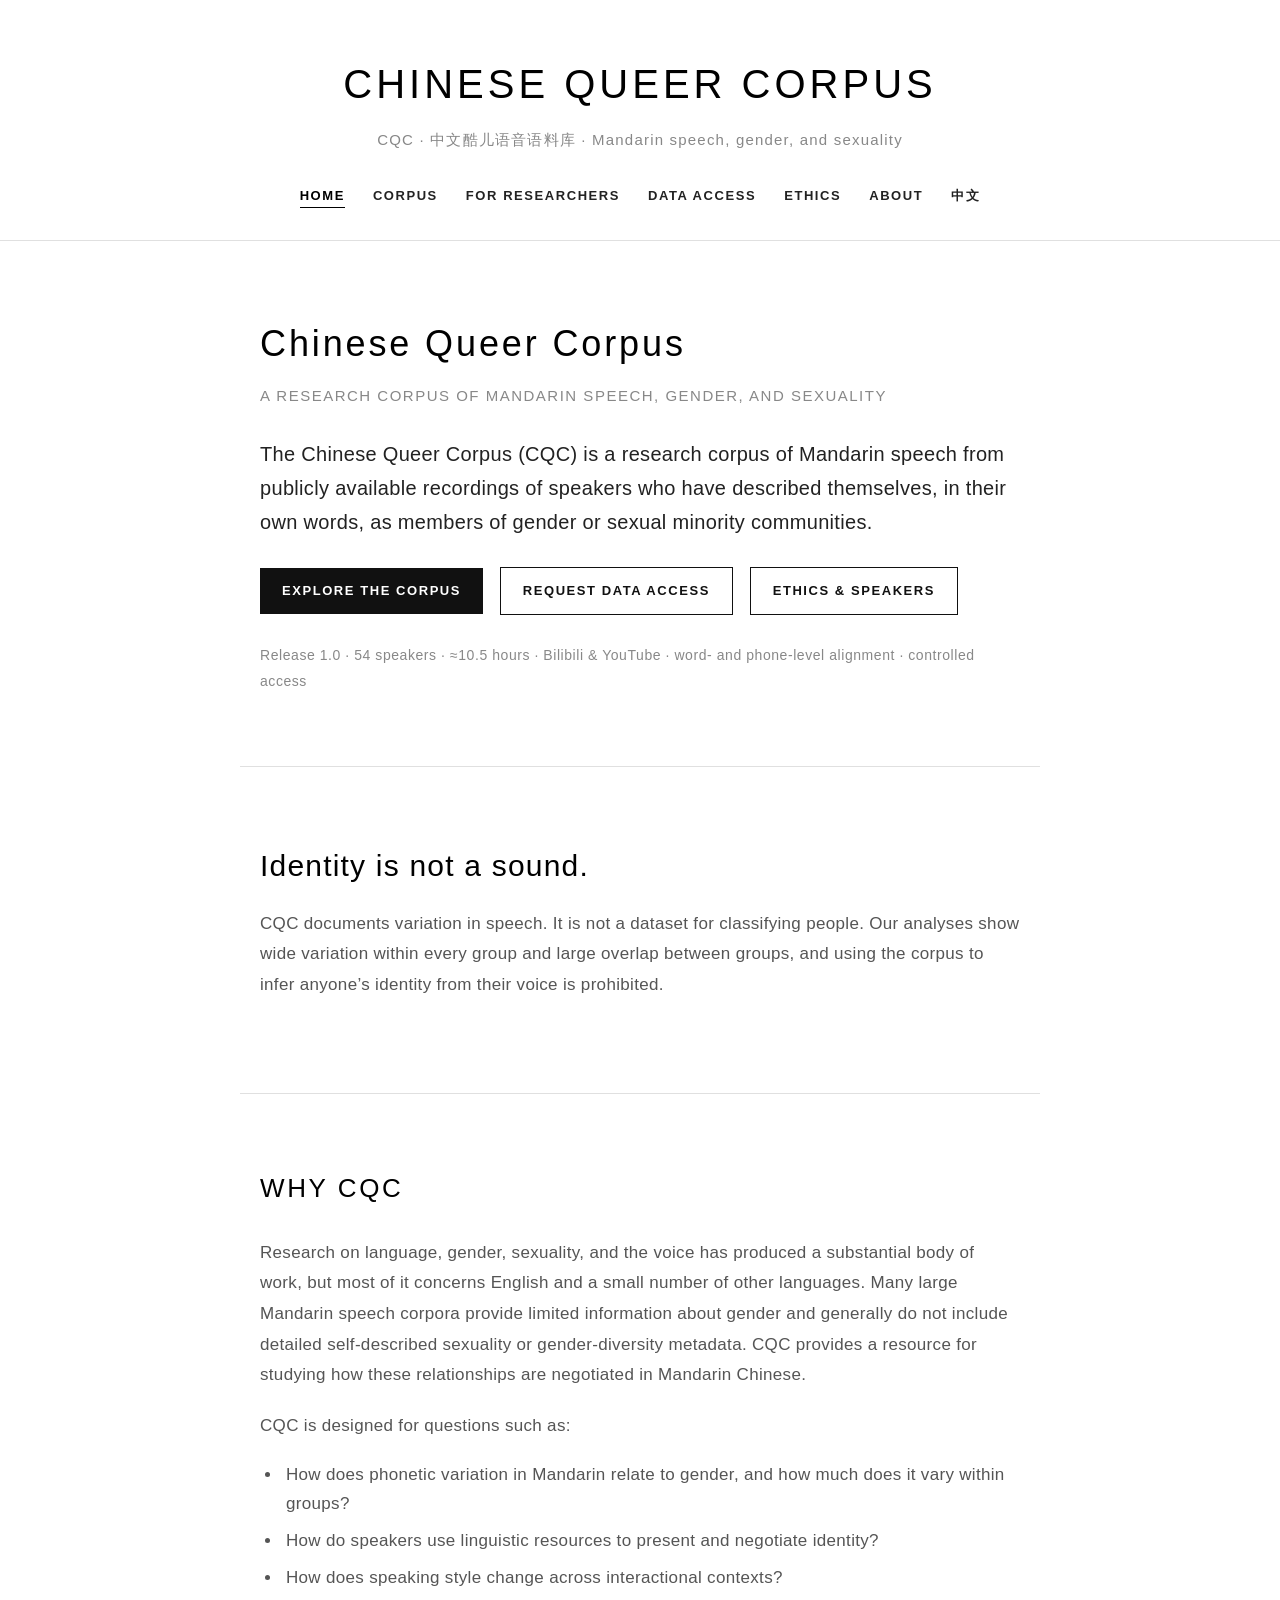
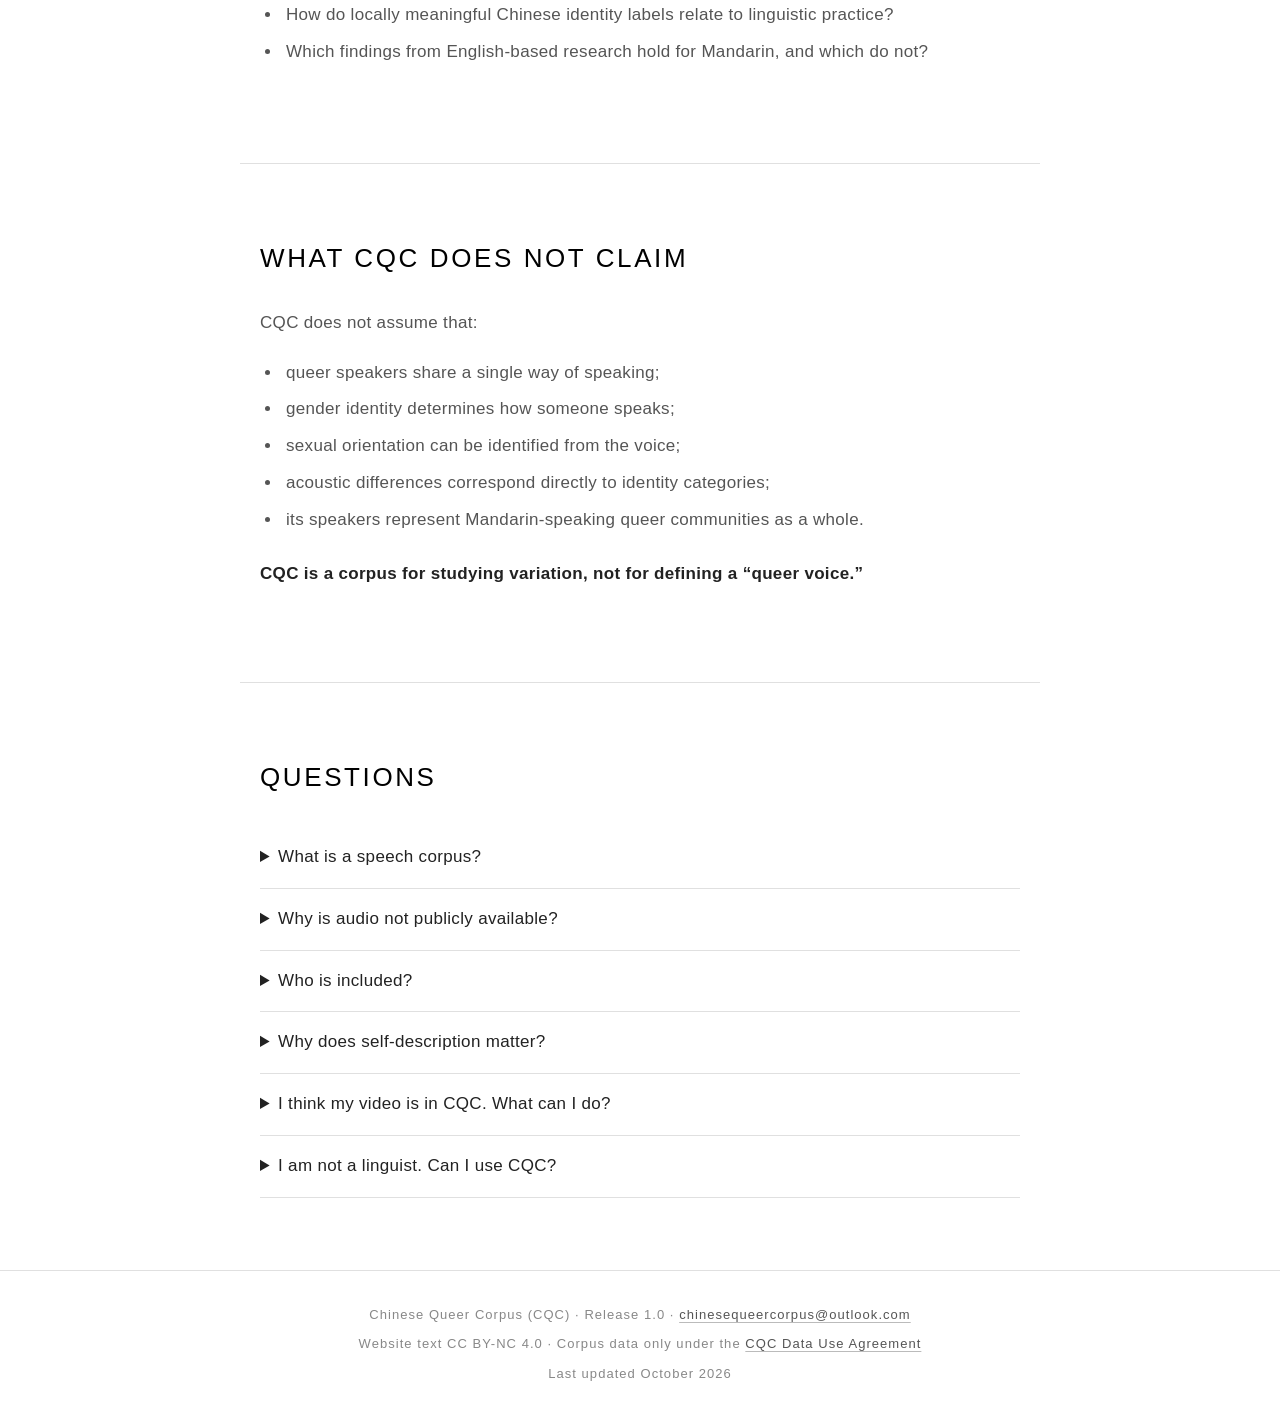
==== index.html @ da4c5a91 "Update index.html" ====
<!DOCTYPE html>
<html lang="en">
<head>
    <meta charset="UTF-8">
    <meta name="viewport" content="width=device-width, initial-scale=1.0">
    <title>Home | Chinese Queer Corpus (CQC)</title>
    <meta name="description" content="The Chinese Queer Corpus (CQC) is a research corpus of Mandarin speech from speakers who have publicly described themselves, in their own words, as members of gender or sexual minority communities.">
    <link rel="stylesheet" href="styles.css">
</head>
<body>
    <a class="skip-link" href="#main">Skip to content</a>
    <header>
        <p class="site-title"><a href="index.html">CHINESE QUEER CORPUS</a></p>
        <p class="site-subtitle">CQC · 中文酷儿语音语料库 · Mandarin speech, gender, and sexuality</p>
        <nav aria-label="Main">
            <ul>
                <li><a href="index.html" aria-current="page">Home</a></li>
                <li><a href="corpus.html">Corpus</a></li>
                <li><a href="research.html">For Researchers</a></li>
                <li><a href="access.html">Data Access</a></li>
                <li><a href="ethics.html">Ethics</a></li>
                <li><a href="about.html">About</a></li>
                <li><a href="zh.html">中文</a></li>
            </ul>
        </nav>
    </header>

    <main id="main">
        <section class="content-section hero">
            <h1>Chinese Queer Corpus</h1>
            <p class="tagline">A research corpus of Mandarin speech, gender, and sexuality</p>
            <p class="lead">The Chinese Queer Corpus (CQC) is a research corpus of Mandarin speech from publicly available recordings of speakers who have described themselves, in their own words, as members of gender or sexual minority communities.</p>
            <div class="hero-actions">
                <a class="button" href="corpus.html">Explore the corpus</a>
                <a class="button secondary" href="access.html">Request data access</a>
                <a class="button secondary" href="ethics.html">Ethics &amp; speakers</a>
            </div>
            <p class="meta-line">Release 1.0 · 54 speakers · ≈10.5 hours · Bilibili &amp; YouTube · word- and phone-level alignment · controlled access</p>
        </section> 
        <section class="content-section">
            <p class="principle">Identity is not a sound.</p>
            <p>CQC documents variation in speech. It is not a dataset for classifying people. Our analyses show wide variation within every group and large overlap between groups, and using the corpus to infer anyone’s identity from their voice is prohibited.</p>
        </section>

        <section class="content-section">
            <h2>Why CQC</h2>
            <p>Research on language, gender, sexuality, and the voice has produced a substantial body of work, but most of it concerns English and a small number of other languages. Many large Mandarin speech corpora provide limited information about gender and generally do not include detailed self-described sexuality or gender-diversity metadata. CQC provides a resource for studying how these relationships are negotiated in Mandarin Chinese.</p>
            <p>CQC is designed for questions such as:</p>
            <ul class="list">
                <li>How does phonetic variation in Mandarin relate to gender, and how much does it vary within groups?</li>
                <li>How do speakers use linguistic resources to present and negotiate identity?</li>
                <li>How does speaking style change across interactional contexts?</li>
                <li>How do locally meaningful Chinese identity labels relate to linguistic practice?</li>
                <li>Which findings from English-based research hold for Mandarin, and which do not?</li>
            </ul>
        </section>

        <section class="content-section">
            <h2>What CQC does not claim</h2>
            <p>CQC does not assume that:</p>
            <ul class="list">
                <li>queer speakers share a single way of speaking;</li>
                <li>gender identity determines how someone speaks;</li>
                <li>sexual orientation can be identified from the voice;</li>
                <li>acoustic differences correspond directly to identity categories;</li>
                <li>its speakers represent Mandarin-speaking queer communities as a whole.</li>
            </ul>
            <p><strong>CQC is a corpus for studying variation, not for defining a “queer voice.”</strong></p>
        </section>

        <section class="content-section">
            <h2>Questions</h2>
            <details>
                <summary>What is a speech corpus?</summary>
                <p>A speech corpus is a collection of recorded speech, organized and annotated for research. In CQC, speech is transcribed, and each word and sound is time-stamped so that researchers can measure pronunciation, pitch, and timing.</p>
            </details>
            <details>
                <summary>Why is audio not publicly available?</summary>
                <p>The source videos were public, but collecting them into a labelled research corpus creates a different context of use: it can make speakers easier to find and to analyze systematically. Public availability does not by itself make redistribution appropriate or unrestricted. Collecting recordings into a labelled research corpus can make speakers easier to locate and analyze systematically.</p>
            </details>
            <details>
                <summary>Who is included?</summary>
                <p>Adults who described themselves as members of a gender or sexual minority community in their own public videos on Bilibili or YouTube. We record only what speakers said about themselves. We never infer identity from voice or appearance, and we do not use what others have said about them.</p>
            </details>
            <details>
                <summary>Why does self-description matter?</summary>
                <p>Identity categories are social and cultural. Speakers use many terms to describe themselves, and those terms do not always map neatly onto predefined categories, so CQC keeps each speaker’s own words alongside any analytic category.</p>
            </details>
            <details>
                <summary>I think my video is in CQC. What can I do?</summary>
                <p>You can ask us to remove it at any time, without giving a reason. See <a href="ethics.html#removal">how to request removal</a> or the <a href="zh.html#removal">中文说明</a>.</p>
            </details>
            <details>
                <summary>I am not a linguist. Can I use CQC?</summary>
                <p>Yes. Researchers in sociology, gender and sexuality studies, anthropology, communication, and related fields can apply. See <a href="research.html">For Researchers</a>.</p>
            </details>
        </section>
    </main>

    <footer>
        <p>Chinese Queer Corpus (CQC) · Release 1.0 · <a href="mailto:chinesequeercorpus@outlook.com">chinesequeercorpus@outlook.com</a></p>
        <p>Website text CC BY-NC 4.0 · Corpus data only under the <a href="agreement.html">CQC Data Use Agreement</a></p>
        <p>Last updated October 2026</p>
    </footer>
</body>
</html>
---- styles.css ----
/* ==========================================================
   Chinese Queer Corpus (CQC) — site stylesheet
   Based on the project's reference style: Helvetica, light
   weights, generous spacing, monochrome with hairline rules.
   ========================================================== */

:root {
    --text: #222;
    --text-soft: #555;
    --text-faint: #888;
    --rule: #e0e0e0;
    --bg: #fdfdfd;
    --panel: #fff;
    --tint: #f5f5f3;
    --accent: #000;
    --todo-bg: #fff3b0;
    --measure: 800px;
}

/* Basic reset */
* {
    margin: 0;
    padding: 0;
    box-sizing: border-box;
}

html {
    scroll-behavior: smooth;
}

body {
    font-family: 'Helvetica Neue', Helvetica, Arial, 'PingFang SC', 'Hiragino Sans GB', 'Microsoft YaHei', sans-serif;
    background-color: var(--bg);
    color: var(--text);
    line-height: 1.7;
    letter-spacing: 0.02em;
    -webkit-font-smoothing: antialiased;
}

/* ---------- Skip link (keyboard users) ---------- */
.skip-link {
    position: absolute;
    left: -9999px;
}
.skip-link:focus {
    left: 16px;
    top: 16px;
    background: #000;
    color: #fff;
    padding: 8px 12px;
    z-index: 10;
}

/* ---------- Header and navigation ---------- */
header {
    background-color: var(--panel);
    text-align: center;
    padding: 48px 16px 32px;
    border-bottom: 1px solid var(--rule);
}

.site-title {
    font-size: 40px;
    font-weight: 300;
    letter-spacing: 0.1em;
    color: var(--accent);
    margin: 0 0 6px;
}

.site-title a {
    color: inherit;
}

.site-subtitle {
    font-size: 15px;
    color: var(--text-faint);
    letter-spacing: 0.08em;
    margin-bottom: 28px;
}

nav ul {
    list-style: none;
    display: flex;
    flex-wrap: wrap;
    justify-content: center;
    gap: 8px 28px;
}

nav a {
    color: var(--text);
    font-weight: 600;
    font-size: 13px;
    letter-spacing: 0.12em;
    text-transform: uppercase;
    padding-bottom: 4px;
    border-bottom: 1px solid transparent;
}

nav a:hover,
nav a[aria-current="page"] {
    color: var(--accent);
    border-bottom-color: var(--accent);
}

/* ---------- Main content ---------- */
main {
    background-color: var(--panel);
}

.content-section {
    padding: 72px 20px;
    max-width: var(--measure);
    margin: 0 auto;
    border-bottom: 1px solid var(--rule);
}

.content-section:last-child {
    border-bottom: none;
}

h1 {
    font-size: 36px;
    font-weight: 300;
    letter-spacing: 0.08em;
    color: var(--accent);
    margin-bottom: 28px;
}

h2 {
    font-size: 26px;
    font-weight: 300;
    letter-spacing: 0.1em;
    color: var(--accent);
    margin-bottom: 28px;
    text-transform: uppercase;
}

h3 {
    font-size: 18px;
    font-weight: 500;
    letter-spacing: 0.04em;
    color: var(--text);
    margin: 36px 0 12px;
}

p {
    font-size: 17px;
    line-height: 1.8;
    color: var(--text-soft);
    margin-bottom: 20px;
}

.lead {
    font-size: 20px;
    line-height: 1.7;
    color: var(--text);
    font-weight: 300;
}

ul.list,
ol.list {
    margin: 0 0 24px 22px;
    color: var(--text-soft);
    font-size: 17px;
}

ul.list li,
ol.list li {
    margin-bottom: 8px;
    padding-left: 4px;
}

a {
    color: var(--accent);
    text-decoration: underline;
    text-decoration-color: #bbb;
    text-underline-offset: 3px;
}

a:hover {
    color: var(--text-faint);
}

nav a,
.site-title a,
.button {
    text-decoration: none;
}

strong {
    font-weight: 600;
    color: var(--text);
}

/* ---------- Key figures ---------- */
.figures {
    display: grid;
    grid-template-columns: repeat(auto-fit, minmax(150px, 1fr));
    border-top: 1px solid var(--rule);
    border-left: 1px solid var(--rule);
    margin: 32px 0 8px;
}

.figure {
    padding: 22px 18px;
    border-right: 1px solid var(--rule);
    border-bottom: 1px solid var(--rule);
}

.figure .num {
    display: block;
    font-size: 34px;
    font-weight: 300;
    color: var(--accent);
    line-height: 1.2;
}

.figure .label {
    display: block;
    font-size: 13px;
    color: var(--text-faint);
    letter-spacing: 0.08em;
    text-transform: uppercase;
    margin-top: 6px;
}

/* ---------- Cards linking to sub-pages ---------- */
.cards {
    display: grid;
    grid-template-columns: repeat(auto-fit, minmax(280px, 1fr));
    gap: 16px;
    margin-top: 24px;
}

.card {
    display: block;
    border: 1px solid var(--rule);
    padding: 22px 20px;
    text-decoration: none;
    color: var(--text);
}

.card:hover {
    border-color: #999;
    color: var(--text);
}

.card .card-title {
    display: block;
    font-size: 14px;
    font-weight: 600;
    letter-spacing: 0.1em;
    text-transform: uppercase;
    margin-bottom: 8px;
}

.card .card-text {
    display: block;
    font-size: 15px;
    color: var(--text-soft);
    line-height: 1.6;
}

/* ---------- Tables ---------- */
.table-wrap {
    overflow-x: auto;
    margin: 16px 0 28px;
}

table {
    width: 100%;
    border-collapse: collapse;
    font-size: 15px;
}

caption {
    text-align: left;
    font-size: 13px;
    color: var(--text-faint);
    letter-spacing: 0.06em;
    text-transform: uppercase;
    padding-bottom: 10px;
}

th,
td {
    text-align: left;
    vertical-align: top;
    padding: 10px 12px 10px 0;
    border-bottom: 1px solid var(--rule);
    color: var(--text-soft);
}

th {
    font-weight: 600;
    color: var(--text);
    font-size: 13px;
    letter-spacing: 0.06em;
    text-transform: uppercase;
    border-bottom: 1px solid #bbb;
}

td.num,
th.num {
    text-align: right;
    font-variant-numeric: tabular-nums;
}

/* ---------- Simple horizontal bar charts (no JavaScript) ---------- */
.bars {
    margin: 12px 0 32px;
}

.bar-row {
    display: grid;
    grid-template-columns: 130px 1fr 44px;
    align-items: center;
    gap: 12px;
    font-size: 15px;
    color: var(--text-soft);
    margin-bottom: 8px;
}

.bar-track {
    background: var(--tint);
    height: 14px;
}

.bar-fill {
    background: #333;
    height: 100%;
}

.bar-row .count {
    text-align: right;
    font-variant-numeric: tabular-nums;
    color: var(--text);
}

/* ---------- Notes, callouts, steps ---------- */
.note {
    background: var(--tint);
    border-left: 3px solid #333;
    padding: 18px 20px;
    margin: 24px 0;
}

.note p {
    margin-bottom: 8px;
    font-size: 16px;
}

.note p:last-child {
    margin-bottom: 0;
}

.steps {
    list-style: none;
    counter-reset: step;
    margin: 20px 0 28px;
}

.steps li {
    counter-increment: step;
    position: relative;
    padding: 0 0 22px 52px;
    color: var(--text-soft);
    font-size: 17px;
}

.steps li::before {
    content: counter(step);
    position: absolute;
    left: 0;
    top: -2px;
    width: 34px;
    height: 34px;
    border: 1px solid #333;
    border-radius: 50%;
    text-align: center;
    line-height: 32px;
    font-size: 15px;
    color: var(--text);
}

.steps li strong {
    display: block;
}

/* ---------- Buttons ---------- */
.button {
    display: inline-block;
    background: #111;
    color: #fff;
    padding: 12px 22px;
    font-size: 13px;
    font-weight: 600;
    letter-spacing: 0.12em;
    text-transform: uppercase;
    margin: 8px 12px 8px 0;
}

.button:hover {
    background: #555;
    color: #fff;
}

.button.secondary {
    background: transparent;
    color: #111;
    border: 1px solid #111;
}

.button.secondary:hover {
    background: var(--tint);
    color: #111;
}

/* ---------- Code / templates / citations ---------- */
pre,
code {
    font-family: 'SFMono-Regular', Menlo, Consolas, monospace;
    font-size: 14px;
}

pre {
    background: var(--tint);
    padding: 18px 20px;
    overflow-x: auto;
    white-space: pre-wrap;
    line-height: 1.6;
    color: var(--text);
    margin: 12px 0 24px;
}

p.pub-entry {
    font-size: 15px;
    color: var(--text-soft);
    padding-left: 14px;
    border-left: 2px solid var(--rule);
    line-height: 1.7;
    margin-bottom: 14px;
}

/* ---------- FAQ ---------- */
details {
    border-bottom: 1px solid var(--rule);
    padding: 16px 0;
}

summary {
    cursor: pointer;
    font-size: 17px;
    font-weight: 500;
    color: var(--text);
}

details p {
    margin: 12px 0 0;
}

/* ---------- Agreement text ---------- */
.agreement ol {
    margin: 0 0 20px 22px;
    color: var(--text-soft);
    font-size: 16px;
}

.agreement li {
    margin-bottom: 8px;
}

/* ---------- Placeholder marker: search for "TODO" before publishing ---------- */
.todo {
    background: var(--todo-bg);
    color: #000;
    padding: 0 4px;
}

/* ---------- Footer ---------- */
footer {
    text-align: center;
    padding: 32px 16px;
    background-color: var(--panel);
    border-top: 1px solid var(--rule);
}

footer p {
    font-size: 13px;
    color: var(--text-faint);
    letter-spacing: 0.08em;
    margin-bottom: 6px;
}

footer a {
    color: var(--text-soft);
}

/* ---------- Small screens ---------- */
@media (max-width: 600px) {
    header {
        padding: 32px 16px 24px;
    }
    .site-title {
        font-size: 28px;
    }
    h1 {
        font-size: 28px;
    }
    h2 {
        font-size: 21px;
    }
    .content-section {
        padding: 48px 16px;
    }
    p,
    ul.list,
    ol.list,
    .steps li {
        font-size: 16px;
    }
    .lead {
        font-size: 18px;
    }
    .bar-row {
        grid-template-columns: 96px 1fr 36px;
        font-size: 14px;
    }
}

@media print {
    nav,
    .button {
        display: none;
    }
}

/* ==========================================================
   Additions for Release 1.0 (hero, principle line, overview
   table, checklist). Appended to the original stylesheet.
   ========================================================== */
.hero h1 {
    margin-bottom: 8px;
}

.tagline {
    font-size: 15px;
    color: var(--text-faint);
    letter-spacing: 0.1em;
    text-transform: uppercase;
    margin-bottom: 28px;
}

.hero-actions {
    margin: 8px 0 20px;
}

.meta-line {
    font-size: 14px;
    color: var(--text-faint);
    letter-spacing: 0.04em;
    margin-bottom: 0;
}

.principle {
    font-size: 30px;
    font-weight: 300;
    letter-spacing: 0.04em;
    color: var(--accent);
    margin-bottom: 16px;
}

p.small {
    font-size: 14px;
    color: var(--text-faint);
    margin-bottom: 12px;
}

table.overview th {
    width: 32%;
    text-transform: none;
    letter-spacing: 0.02em;
    font-size: 15px;
    border-bottom: 1px solid var(--rule);
}

ul.checklist {
    list-style: none;
    margin: 0 0 24px;
}

ul.checklist li {
    position: relative;
    padding: 0 0 12px 32px;
    color: var(--text-soft);
    font-size: 17px;
}

ul.checklist li::before {
    content: "";
    position: absolute;
    left: 0;
    top: 6px;
    width: 16px;
    height: 16px;
    border: 1px solid #333;
}

@media (max-width: 600px) {
    .principle {
        font-size: 24px;
    }
    .hero-actions .button {
        display: block;
        text-align: center;
        margin-right: 0;
    }
    ul.checklist li {
        font-size: 16px;
    }
}
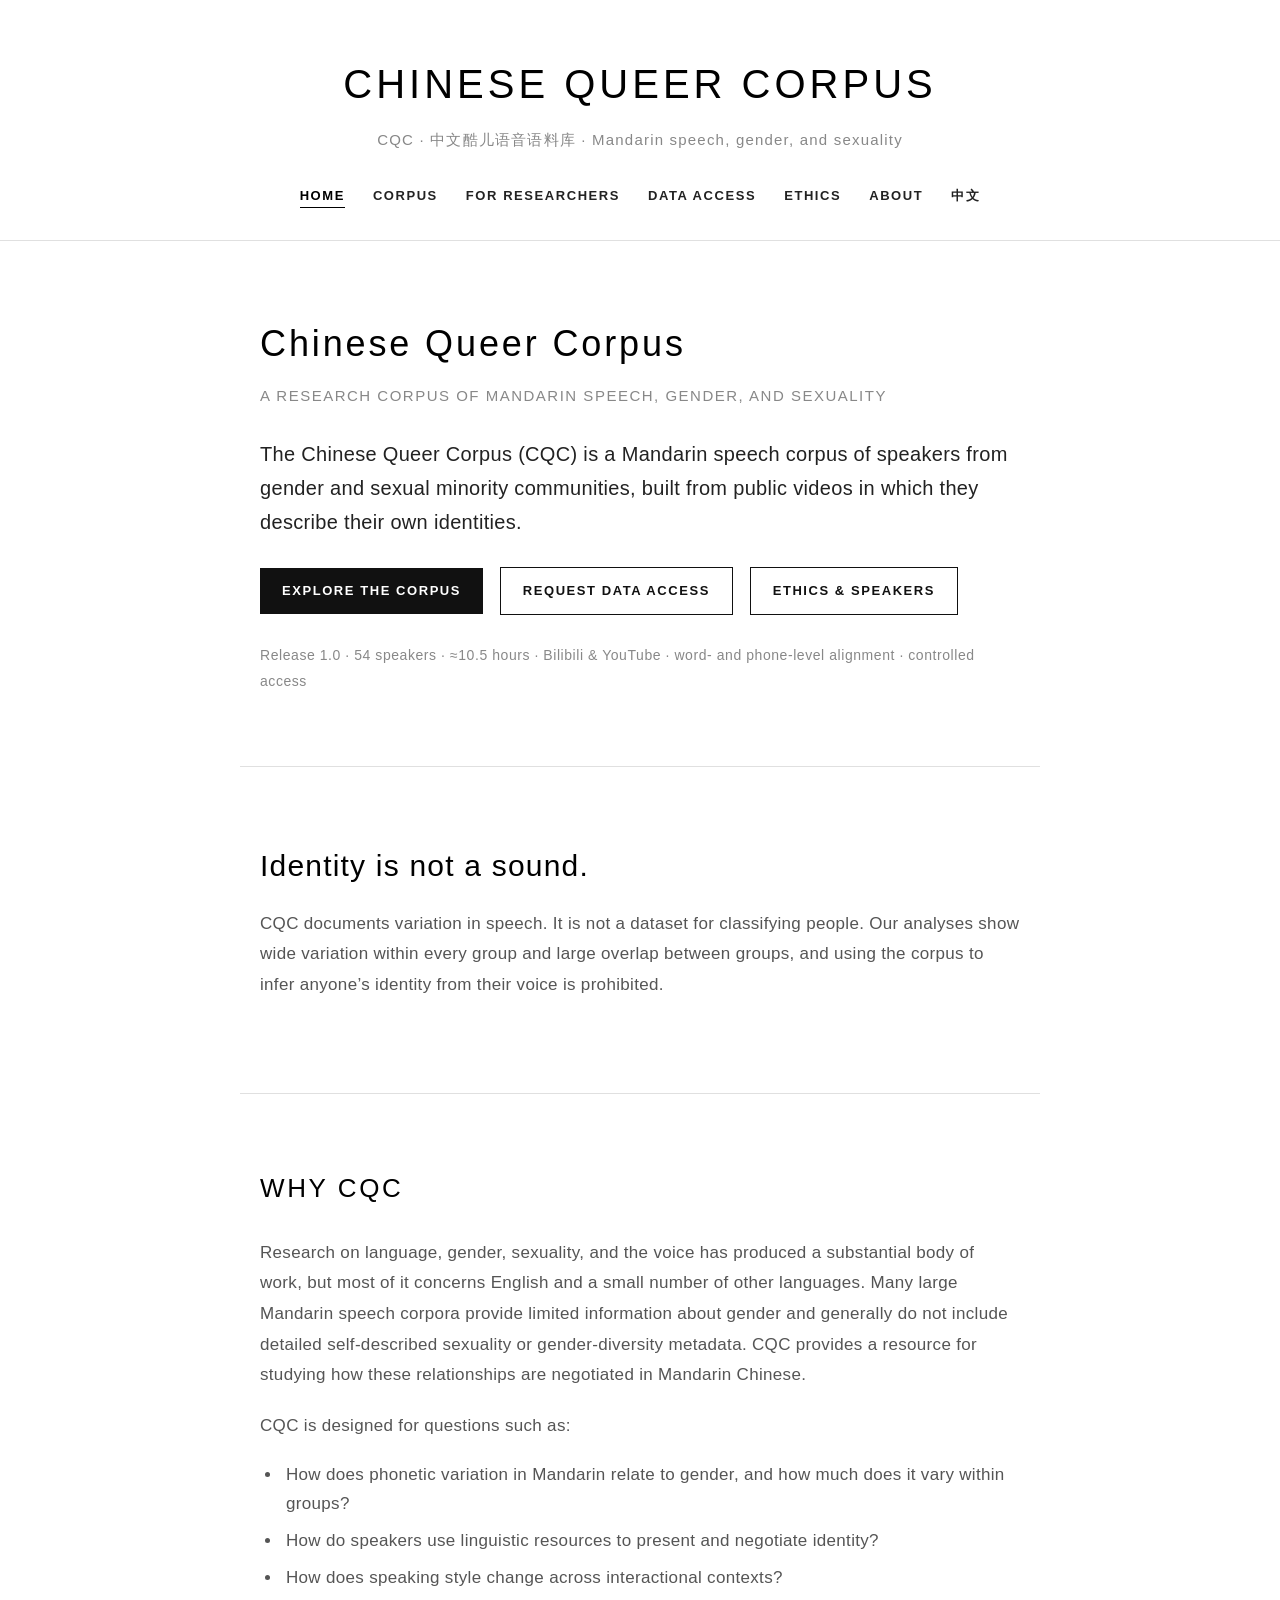
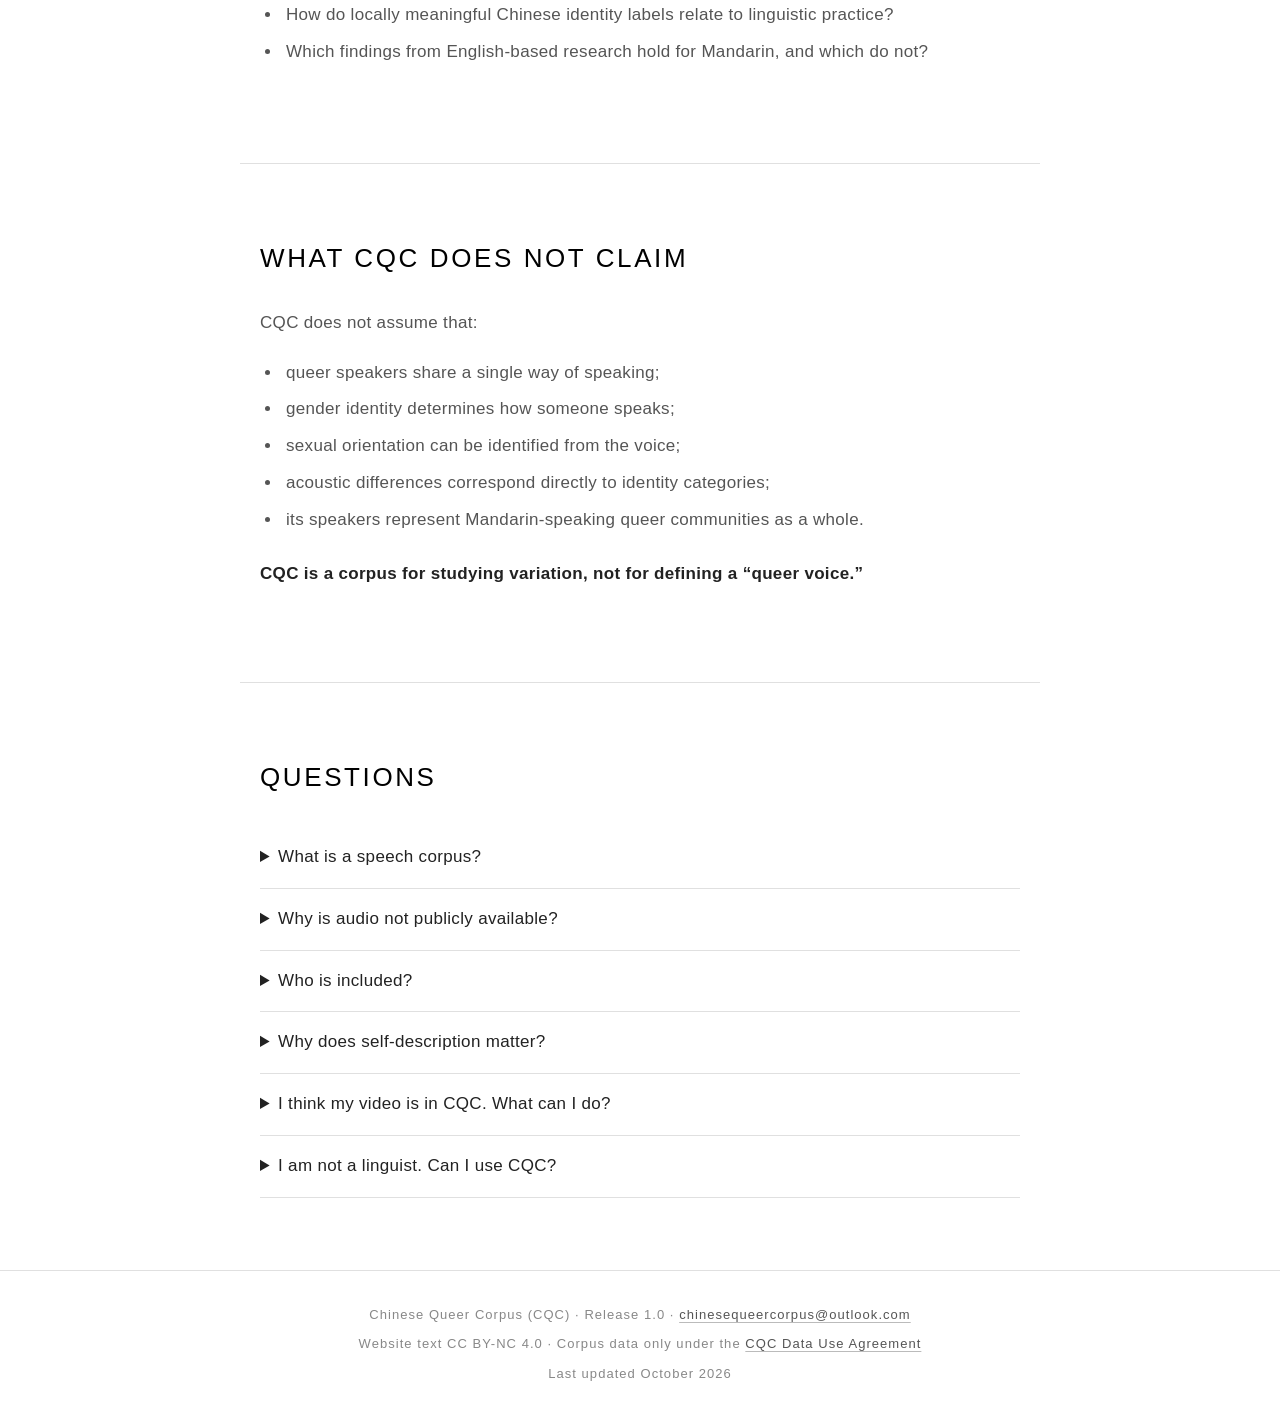
==== commit 05d78155: "Update index.html" ====
--- a/index.html
+++ b/index.html
@@ -4,7 +4,7 @@
     <meta charset="UTF-8">
     <meta name="viewport" content="width=device-width, initial-scale=1.0">
     <title>Home | Chinese Queer Corpus (CQC)</title>
-    <meta name="description" content="The Chinese Queer Corpus (CQC) is a research corpus of Mandarin speech from speakers who have publicly described themselves, in their own words, as members of gender or sexual minority communities.">
+    <meta name="description" content="The Chinese Queer Corpus (CQC) is a Mandarin speech corpus of speakers from gender and sexual minority communities, built from public videos in which they describe their own identities.">
     <link rel="stylesheet" href="styles.css">
 </head>
 <body>
@@ -29,7 +29,7 @@
         <section class="content-section hero">
             <h1>Chinese Queer Corpus</h1>
             <p class="tagline">A research corpus of Mandarin speech, gender, and sexuality</p>
-            <p class="lead">The Chinese Queer Corpus (CQC) is a research corpus of Mandarin speech from publicly available recordings of speakers who have described themselves, in their own words, as members of gender or sexual minority communities.</p>
+            <p class="lead">The Chinese Queer Corpus (CQC) is a Mandarin speech corpus of speakers from gender and sexual minority communities, built from public videos in which they describe their own identities.</p>
             <div class="hero-actions">
                 <a class="button" href="corpus.html">Explore the corpus</a>
                 <a class="button secondary" href="access.html">Request data access</a>
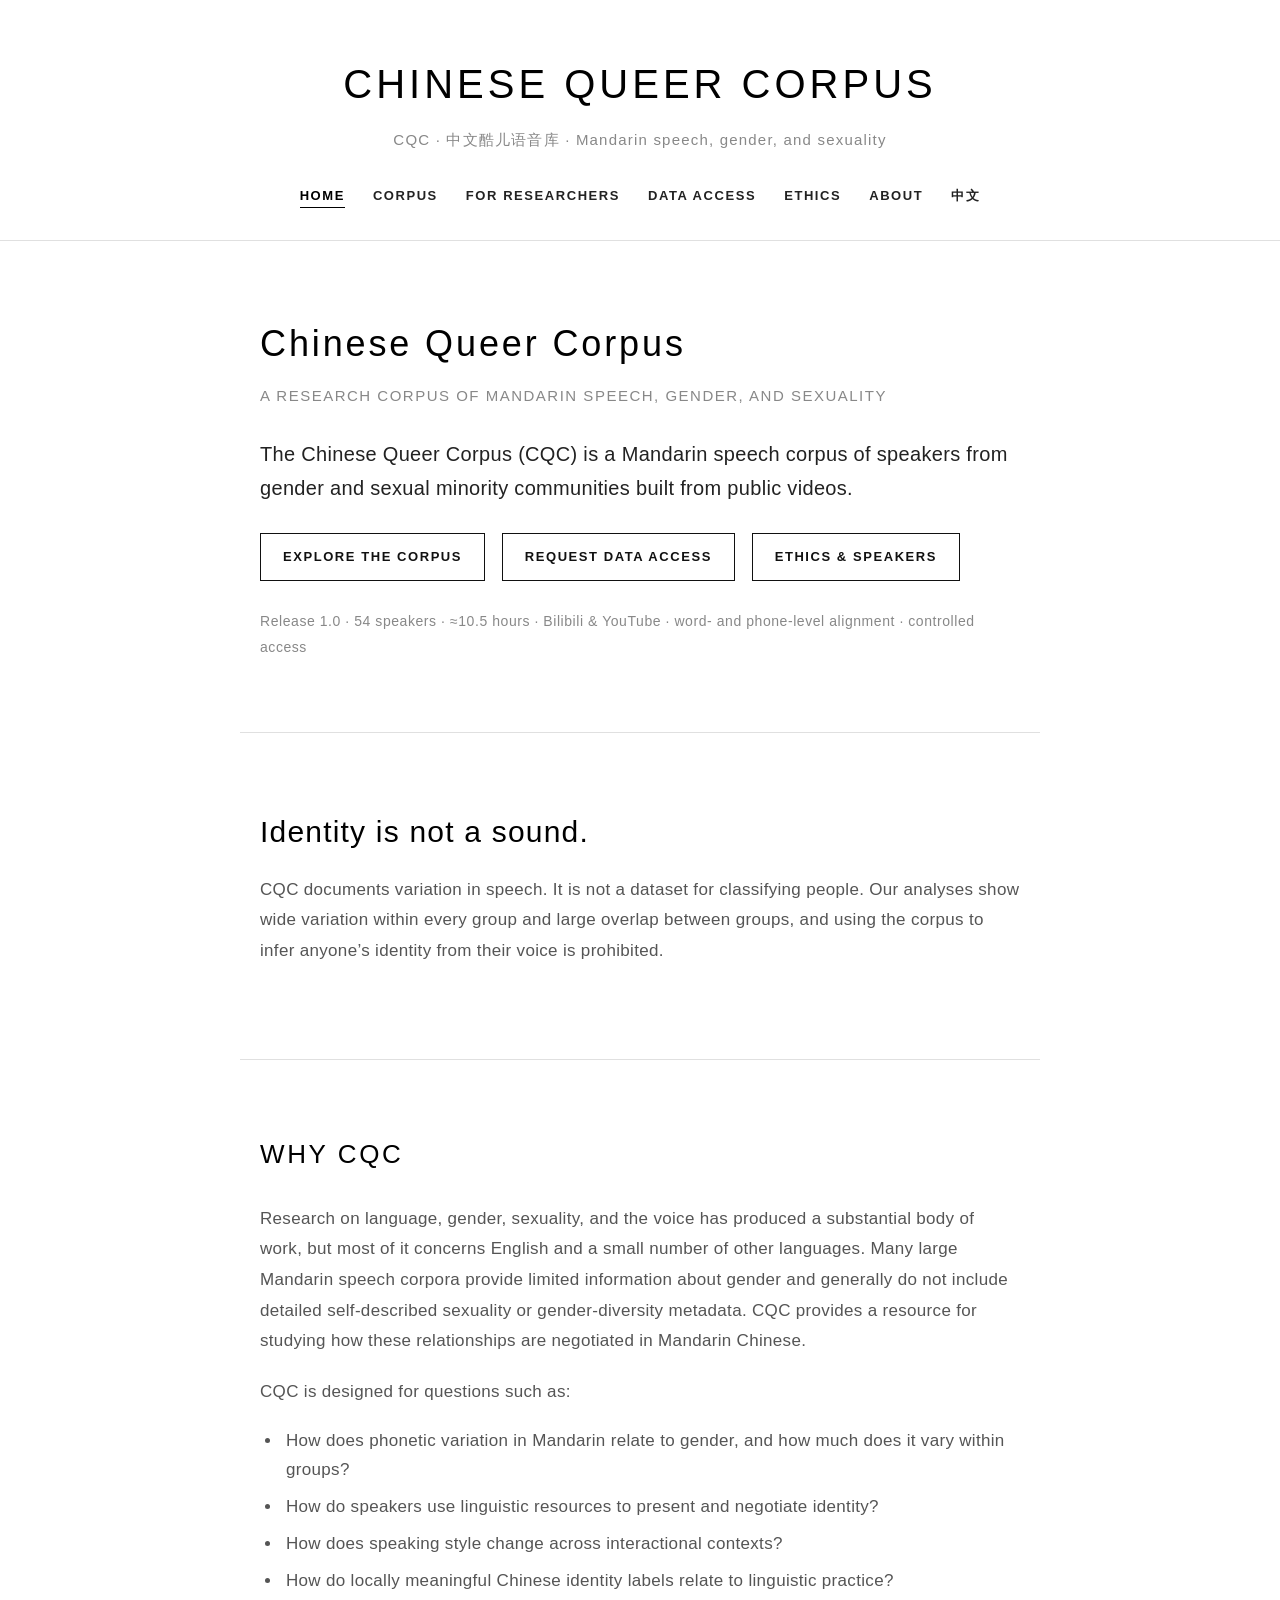
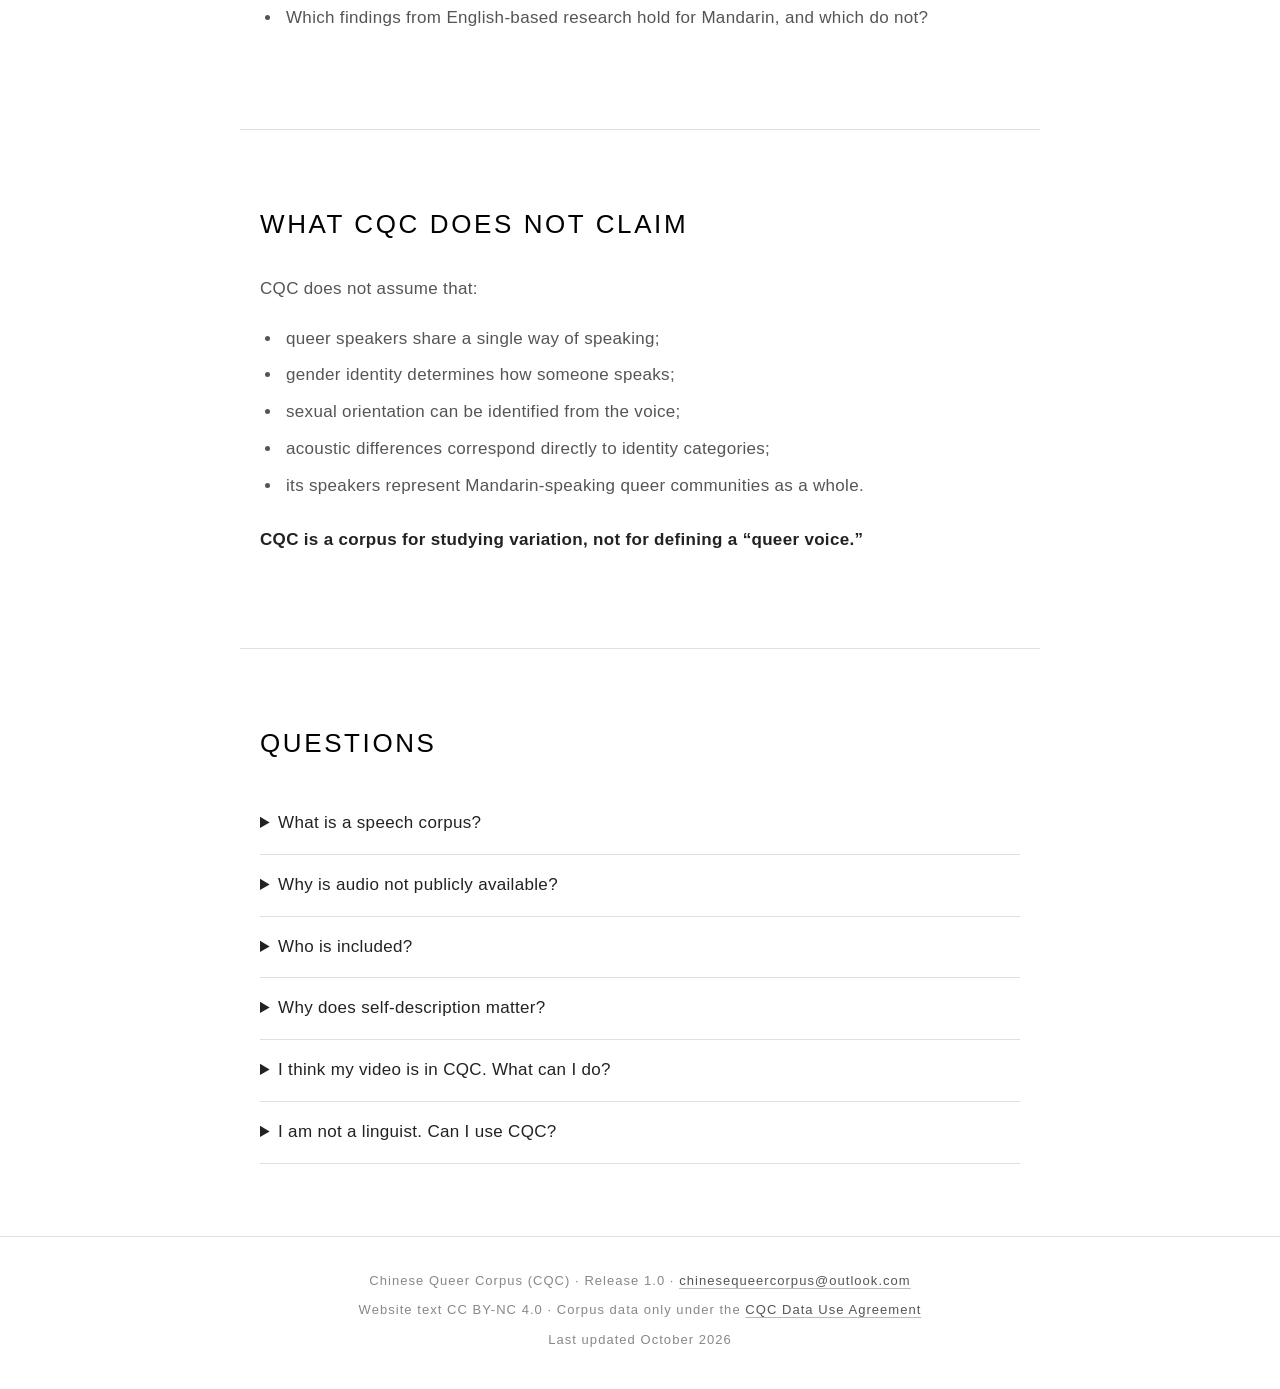
==== commit 8d5fc262: "Update index.html" ====
--- a/index.html
+++ b/index.html
@@ -4,14 +4,14 @@
     <meta charset="UTF-8">
     <meta name="viewport" content="width=device-width, initial-scale=1.0">
     <title>Home | Chinese Queer Corpus (CQC)</title>
-    <meta name="description" content="The Chinese Queer Corpus (CQC) is a Mandarin speech corpus of speakers from gender and sexual minority communities, built from public videos in which they describe their own identities.">
+    <meta name="description" content="The Chinese Queer Corpus (CQC) is a Mandarin speech corpus of speakers from gender and sexual minority communities, built from online public videos">
     <link rel="stylesheet" href="styles.css">
 </head>
 <body>
     <a class="skip-link" href="#main">Skip to content</a>
     <header>
         <p class="site-title"><a href="index.html">CHINESE QUEER CORPUS</a></p>
-        <p class="site-subtitle">CQC · 中文酷儿语音语料库 · Mandarin speech, gender, and sexuality</p>
+        <p class="site-subtitle">CQC · 中文酷儿语音库 · Mandarin speech, gender, and sexuality</p>
         <nav aria-label="Main">
             <ul>
                 <li><a href="index.html" aria-current="page">Home</a></li>
@@ -29,9 +29,9 @@
         <section class="content-section hero">
             <h1>Chinese Queer Corpus</h1>
             <p class="tagline">A research corpus of Mandarin speech, gender, and sexuality</p>
-            <p class="lead">The Chinese Queer Corpus (CQC) is a Mandarin speech corpus of speakers from gender and sexual minority communities, built from public videos in which they describe their own identities.</p>
+            <p class="lead">The Chinese Queer Corpus (CQC) is a Mandarin speech corpus of speakers from gender and sexual minority communities built from public videos. </p>
             <div class="hero-actions">
-                <a class="button" href="corpus.html">Explore the corpus</a>
+                <a class="button secondary" href="corpus.html">Explore the corpus</a>
                 <a class="button secondary" href="access.html">Request data access</a>
                 <a class="button secondary" href="ethics.html">Ethics &amp; speakers</a>
             </div>
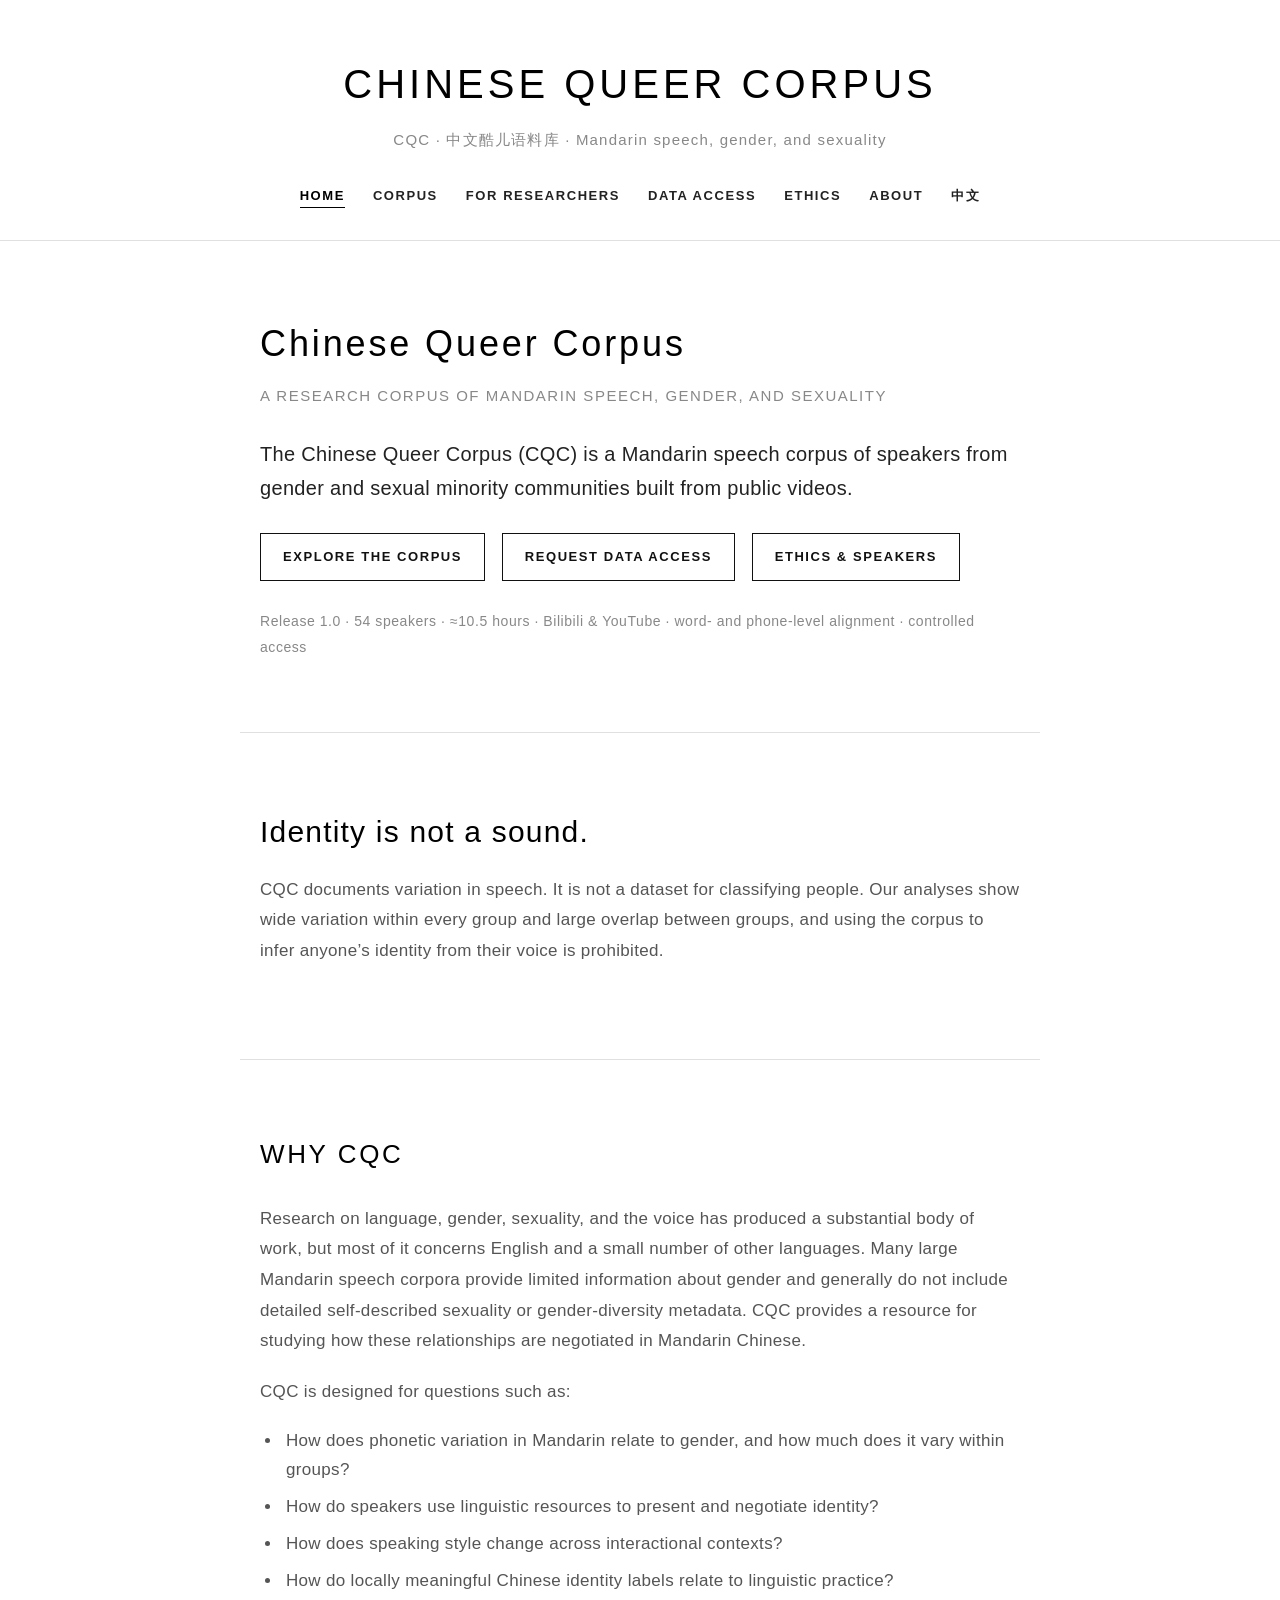
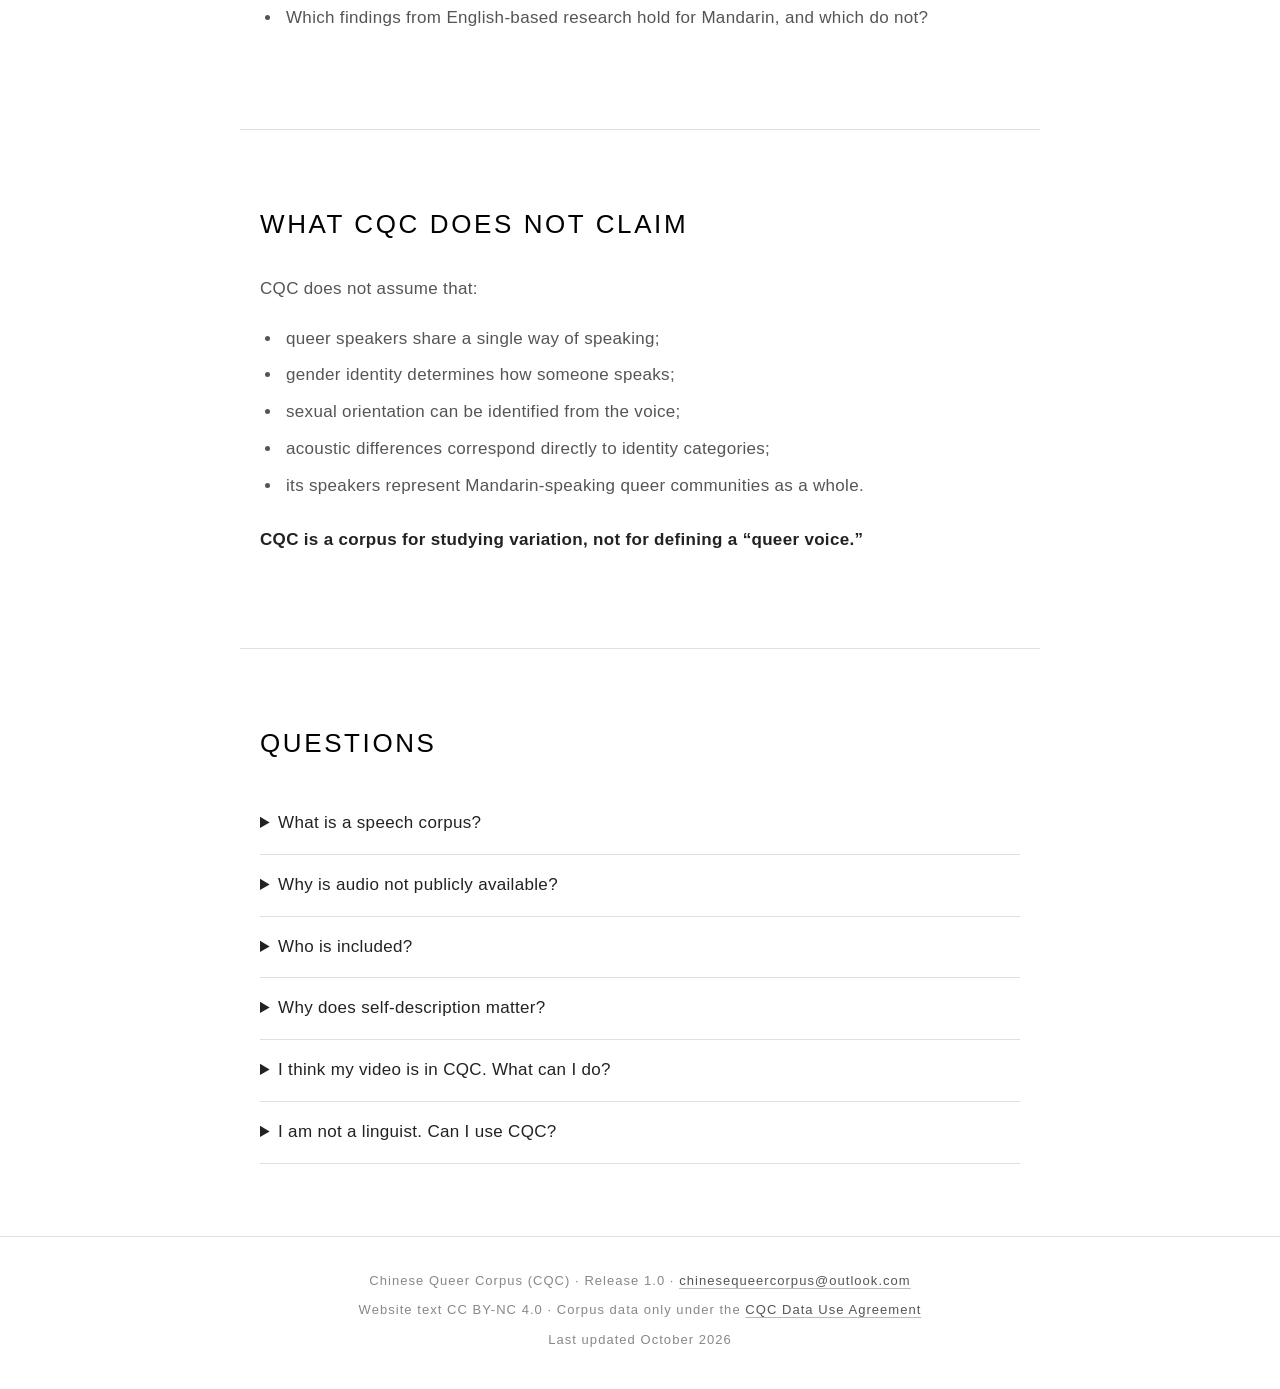
==== commit bf42f3d8: "Update index.html" ====
--- a/index.html
+++ b/index.html
@@ -11,7 +11,7 @@
     <a class="skip-link" href="#main">Skip to content</a>
     <header>
         <p class="site-title"><a href="index.html">CHINESE QUEER CORPUS</a></p>
-        <p class="site-subtitle">CQC · 中文酷儿语音库 · Mandarin speech, gender, and sexuality</p>
+        <p class="site-subtitle">CQC · 中文酷儿语料库 · Mandarin speech, gender, and sexuality</p>
         <nav aria-label="Main">
             <ul>
                 <li><a href="index.html" aria-current="page">Home</a></li>
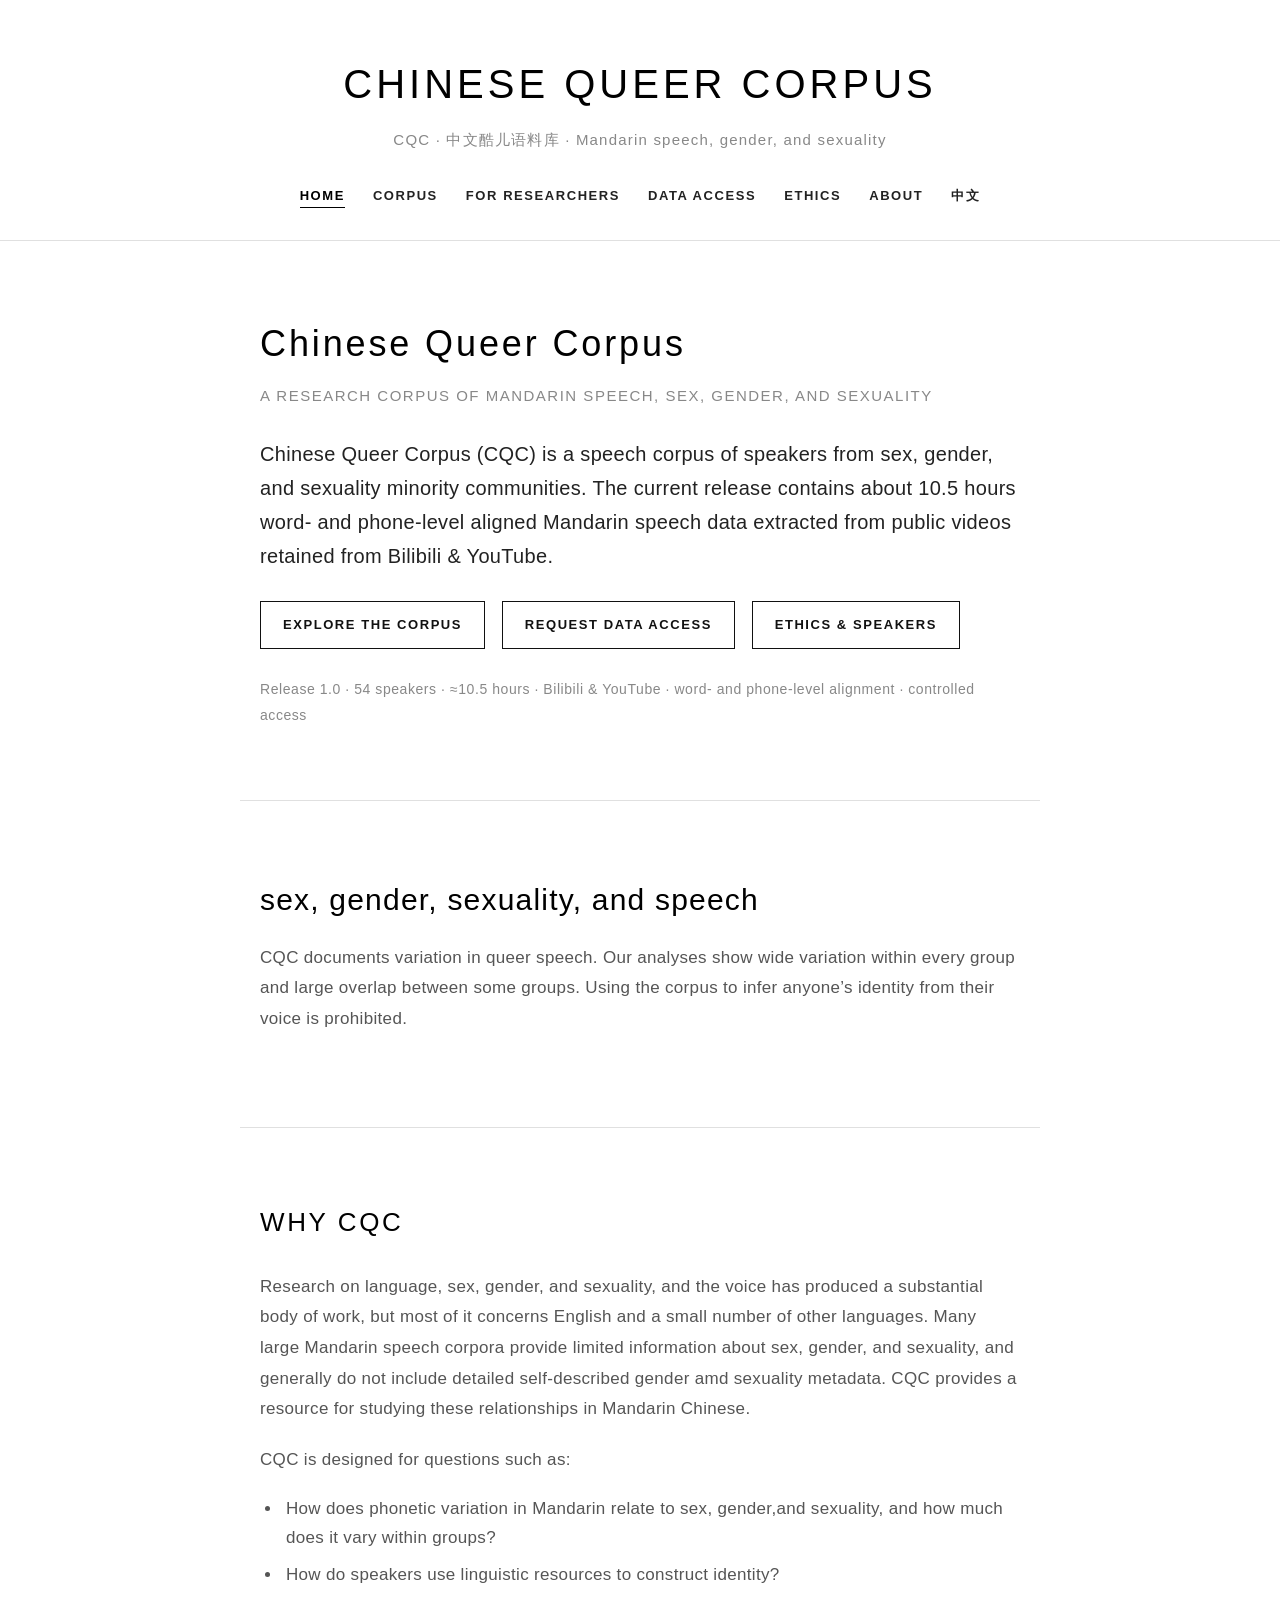
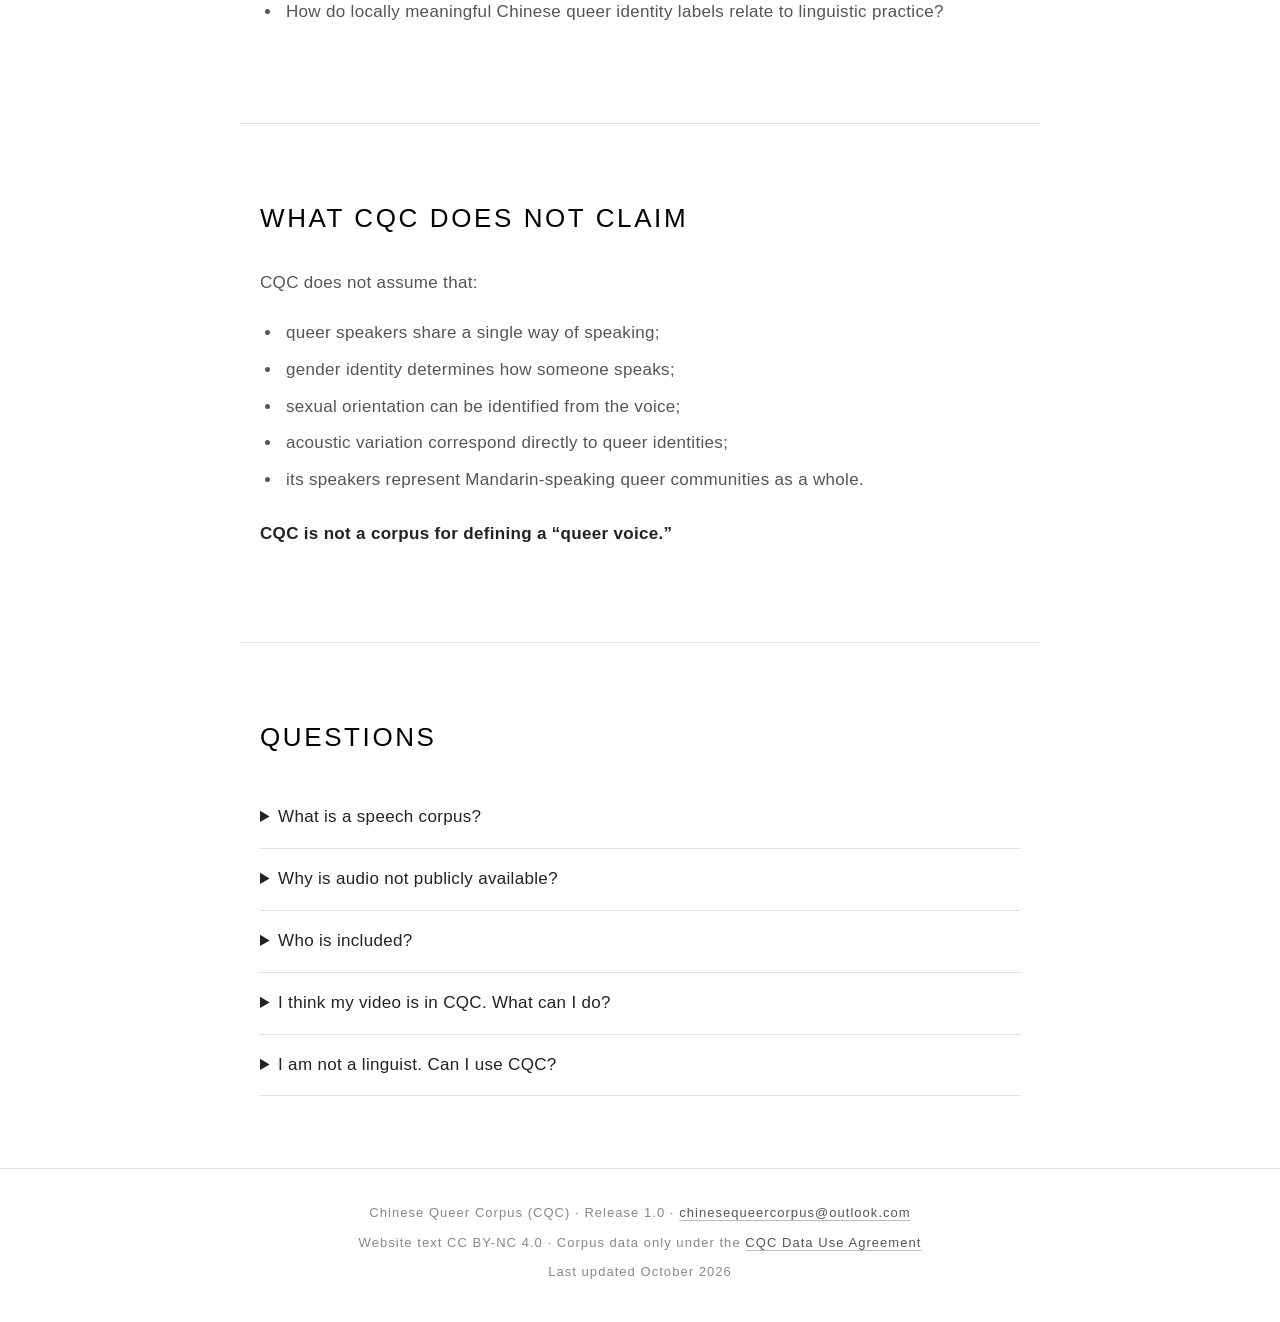
==== commit 5d43e2f4: "Update index.html" ====
--- a/index.html
+++ b/index.html
@@ -28,8 +28,8 @@
     <main id="main">
         <section class="content-section hero">
             <h1>Chinese Queer Corpus</h1>
-            <p class="tagline">A research corpus of Mandarin speech, gender, and sexuality</p>
-            <p class="lead">The Chinese Queer Corpus (CQC) is a Mandarin speech corpus of speakers from gender and sexual minority communities built from public videos. </p>
+            <p class="tagline">A research corpus of Mandarin speech, sex, gender, and sexuality</p>
+            <p class="lead">Chinese Queer Corpus (CQC) is a speech corpus of speakers from sex, gender, and sexuality minority communities. The current release contains about 10.5 hours word- and phone-level aligned Mandarin speech data extracted from public videos retained from Bilibili &amp; YouTube. </p>
             <div class="hero-actions">
                 <a class="button secondary" href="corpus.html">Explore the corpus</a>
                 <a class="button secondary" href="access.html">Request data access</a>
@@ -38,20 +38,18 @@
             <p class="meta-line">Release 1.0 · 54 speakers · ≈10.5 hours · Bilibili &amp; YouTube · word- and phone-level alignment · controlled access</p>
         </section> 
         <section class="content-section">
-            <p class="principle">Identity is not a sound.</p>
-            <p>CQC documents variation in speech. It is not a dataset for classifying people. Our analyses show wide variation within every group and large overlap between groups, and using the corpus to infer anyone’s identity from their voice is prohibited.</p>
+            <p class="principle">sex, gender, sexuality, and speech</p>
+            <p>CQC documents variation in queer speech. Our analyses show wide variation within every group and large overlap between some groups. Using the corpus to infer anyone’s identity from their voice is prohibited.</p>
         </section>
 
         <section class="content-section">
             <h2>Why CQC</h2>
-            <p>Research on language, gender, sexuality, and the voice has produced a substantial body of work, but most of it concerns English and a small number of other languages. Many large Mandarin speech corpora provide limited information about gender and generally do not include detailed self-described sexuality or gender-diversity metadata. CQC provides a resource for studying how these relationships are negotiated in Mandarin Chinese.</p>
+            <p>Research on language, sex, gender, and sexuality, and the voice has produced a substantial body of work, but most of it concerns English and a small number of other languages. Many large Mandarin speech corpora provide limited information about sex, gender, and sexuality, and generally do not include detailed self-described gender amd sexuality metadata. CQC provides a resource for studying these relationships in Mandarin Chinese.</p>
             <p>CQC is designed for questions such as:</p>
             <ul class="list">
-                <li>How does phonetic variation in Mandarin relate to gender, and how much does it vary within groups?</li>
-                <li>How do speakers use linguistic resources to present and negotiate identity?</li>
-                <li>How does speaking style change across interactional contexts?</li>
-                <li>How do locally meaningful Chinese identity labels relate to linguistic practice?</li>
-                <li>Which findings from English-based research hold for Mandarin, and which do not?</li>
+                <li>How does phonetic variation in Mandarin relate to sex, gender,and sexuality, and how much does it vary within groups?</li>
+                <li>How do speakers use linguistic resources to construct identity?</li>
+                <li>How do locally meaningful Chinese queer identity labels relate to linguistic practice?</li>
             </ul>
         </section>
 
@@ -62,29 +60,25 @@
                 <li>queer speakers share a single way of speaking;</li>
                 <li>gender identity determines how someone speaks;</li>
                 <li>sexual orientation can be identified from the voice;</li>
-                <li>acoustic differences correspond directly to identity categories;</li>
+                <li>acoustic variation correspond directly to queer identities;</li>
                 <li>its speakers represent Mandarin-speaking queer communities as a whole.</li>
             </ul>
-            <p><strong>CQC is a corpus for studying variation, not for defining a “queer voice.”</strong></p>
+            <p><strong>CQC is not a corpus for defining a “queer voice.”</strong></p>
         </section>
 
         <section class="content-section">
             <h2>Questions</h2>
             <details>
                 <summary>What is a speech corpus?</summary>
-                <p>A speech corpus is a collection of recorded speech, organized and annotated for research. In CQC, speech is transcribed, and each word and sound is time-stamped so that researchers can measure pronunciation, pitch, and timing.</p>
+                <p>A speech corpus is a collection of recorded speech, organized and annotated for research. In CQC, speech is transcribed, and each word and sound is time-stamped so that researchers can explore pronunciation, pitch, and timing.</p>
             </details>
             <details>
                 <summary>Why is audio not publicly available?</summary>
-                <p>The source videos were public, but collecting them into a labelled research corpus creates a different context of use: it can make speakers easier to find and to analyze systematically. Public availability does not by itself make redistribution appropriate or unrestricted. Collecting recordings into a labelled research corpus can make speakers easier to locate and analyze systematically.</p>
+                <p> Public availability does not by itself make redistribution appropriate or unrestricted. Collecting recordings into a labelled research corpus can make speakers easier to locate and analyze systematically.</p>
             </details>
             <details>
                 <summary>Who is included?</summary>
-                <p>Adults who described themselves as members of a gender or sexual minority community in their own public videos on Bilibili or YouTube. We record only what speakers said about themselves. We never infer identity from voice or appearance, and we do not use what others have said about them.</p>
-            </details>
-            <details>
-                <summary>Why does self-description matter?</summary>
-                <p>Identity categories are social and cultural. Speakers use many terms to describe themselves, and those terms do not always map neatly onto predefined categories, so CQC keeps each speaker’s own words alongside any analytic category.</p>
+                <p>Speakers who described themselves as members of the queer community in their own public videos on Bilibili or YouTube.</p>
             </details>
             <details>
                 <summary>I think my video is in CQC. What can I do?</summary>
@@ -92,7 +86,7 @@
             </details>
             <details>
                 <summary>I am not a linguist. Can I use CQC?</summary>
-                <p>Yes. Researchers in sociology, gender and sexuality studies, anthropology, communication, and related fields can apply. See <a href="research.html">For Researchers</a>.</p>
+                <p>Yes. Researchers in any research fields can apply. See <a href="research.html">For Researchers</a>.</p>
             </details>
         </section>
     </main>
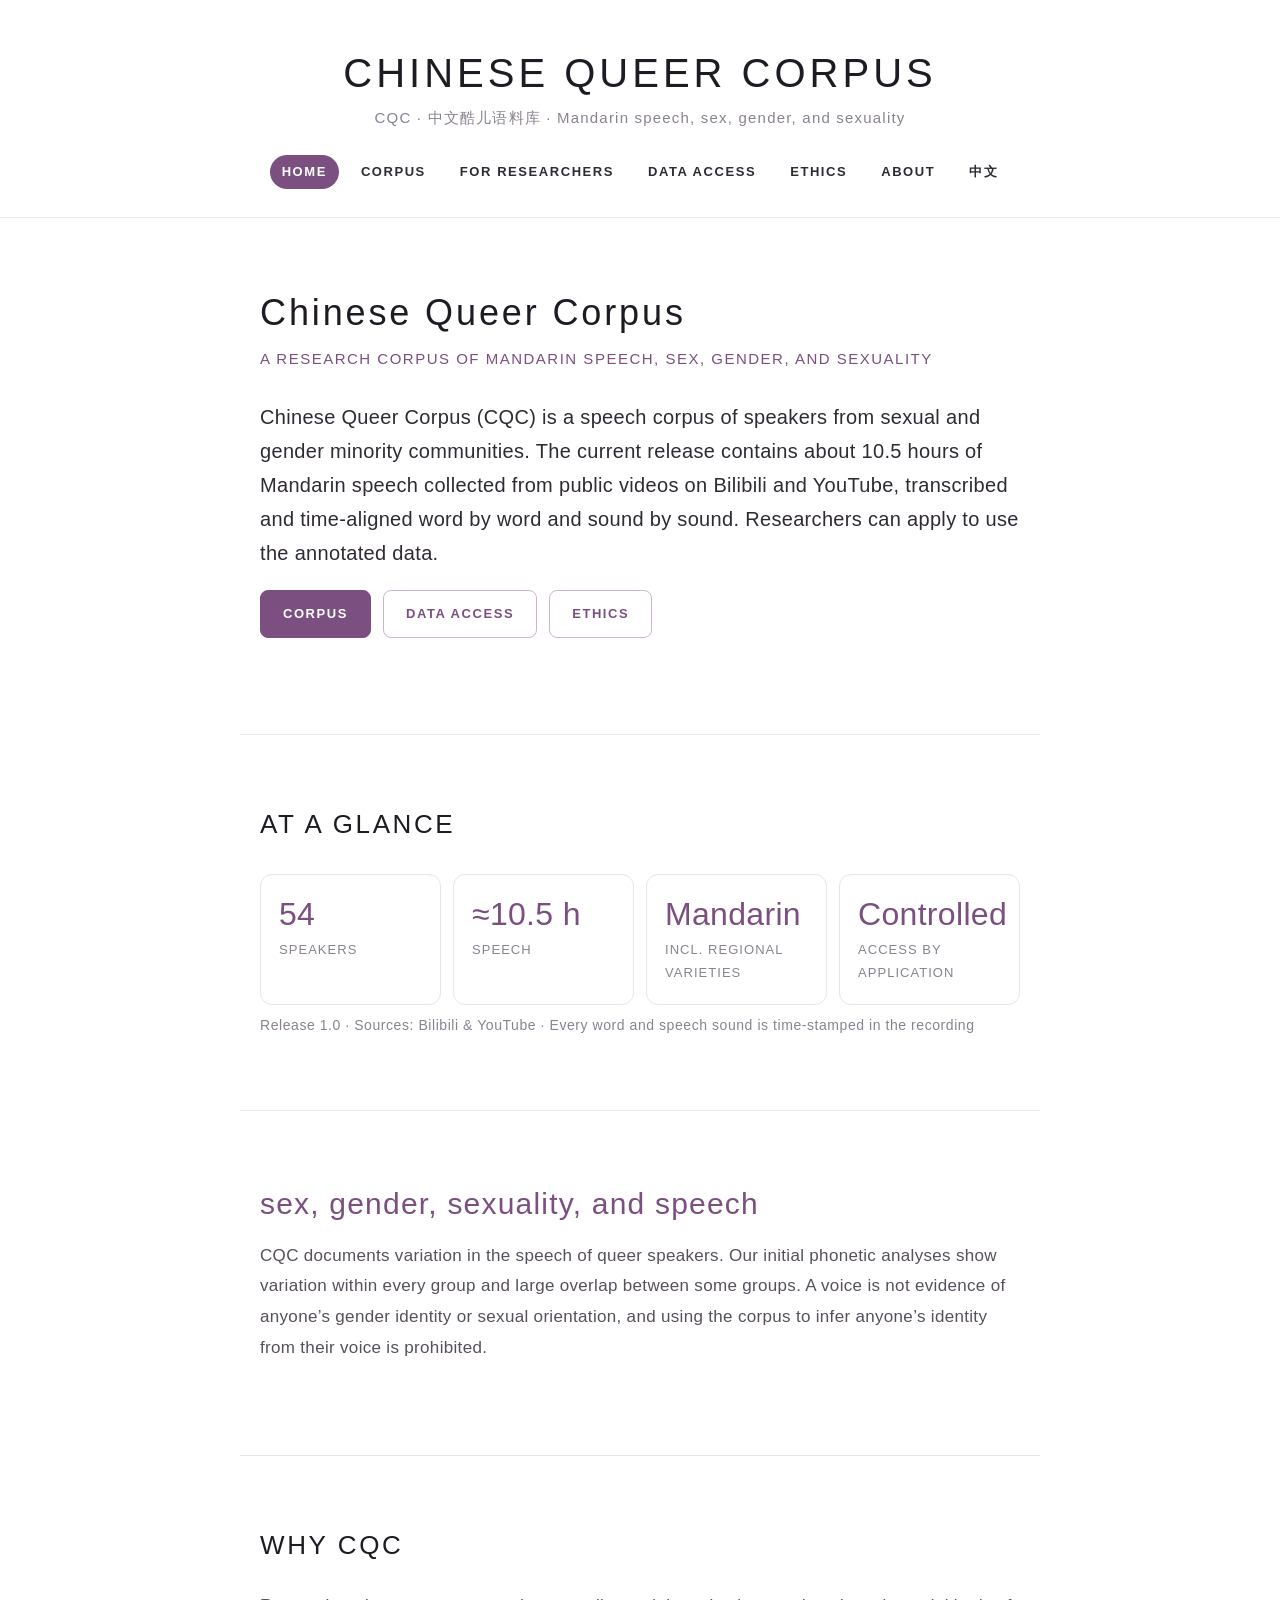
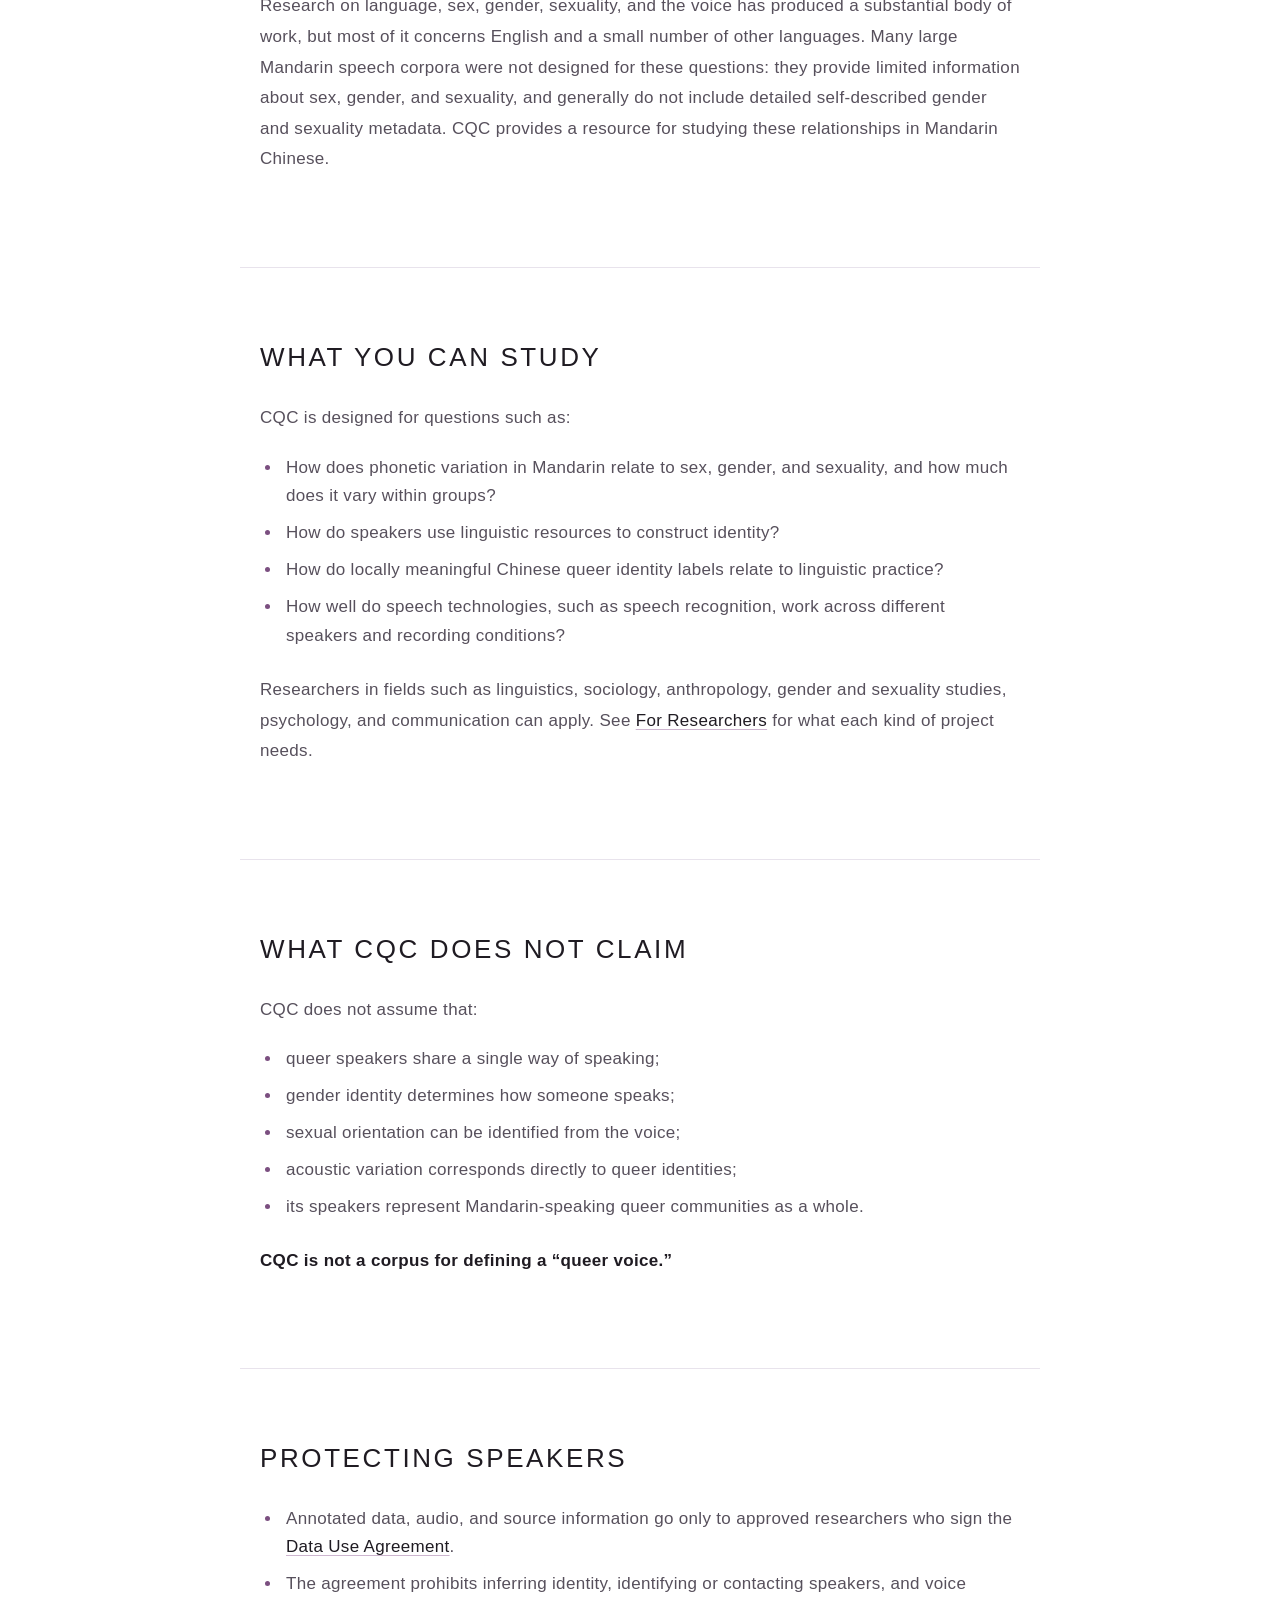
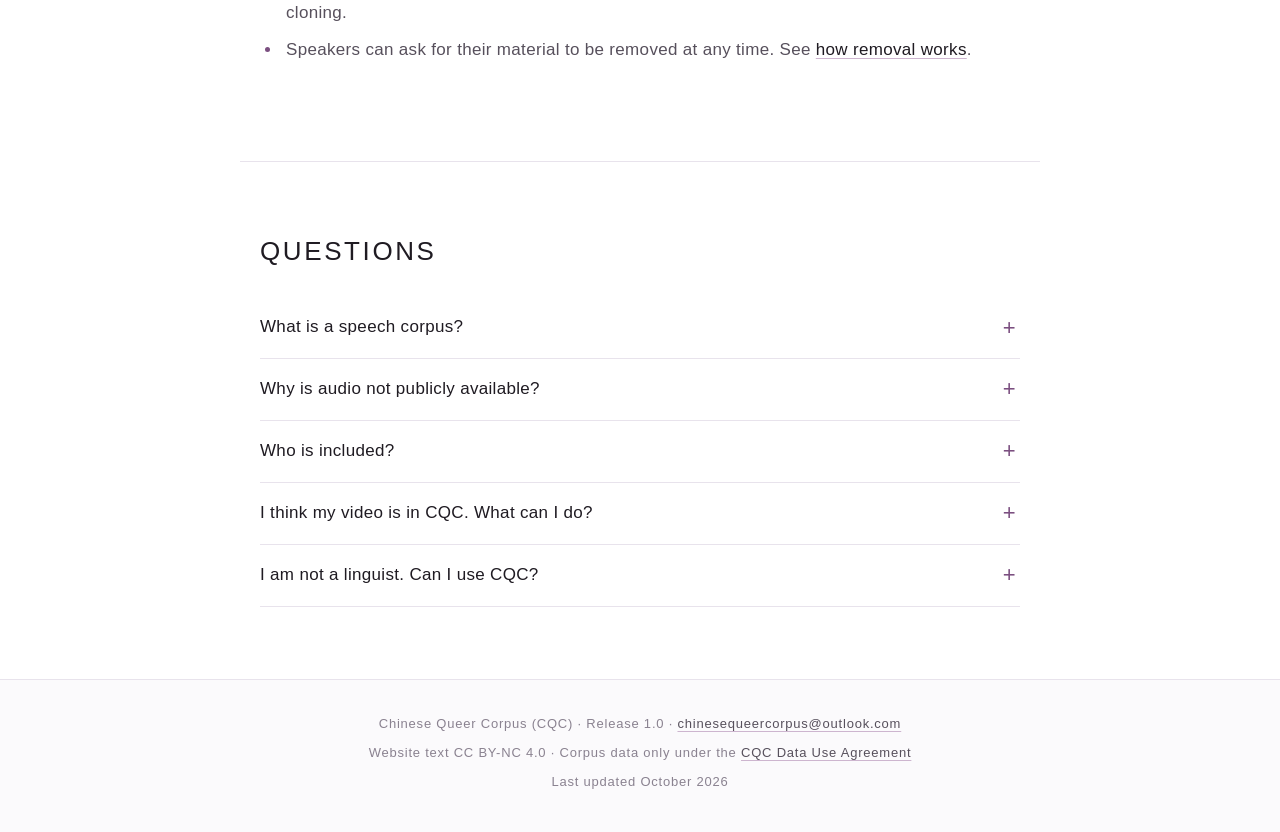
==== commit 5a3dc35f: "Add files via upload" ====
--- a/index.html
+++ b/index.html
@@ -4,14 +4,14 @@
     <meta charset="UTF-8">
     <meta name="viewport" content="width=device-width, initial-scale=1.0">
     <title>Home | Chinese Queer Corpus (CQC)</title>
-    <meta name="description" content="The Chinese Queer Corpus (CQC) is a Mandarin speech corpus of speakers from gender and sexual minority communities, built from online public videos">
+    <meta name="description" content="The Chinese Queer Corpus (CQC) is a Mandarin speech corpus of speakers from sexual and gender minority communities, built from public online videos in which they describe their own identities.">
     <link rel="stylesheet" href="styles.css">
 </head>
 <body>
     <a class="skip-link" href="#main">Skip to content</a>
     <header>
         <p class="site-title"><a href="index.html">CHINESE QUEER CORPUS</a></p>
-        <p class="site-subtitle">CQC · 中文酷儿语料库 · Mandarin speech, gender, and sexuality</p>
+        <p class="site-subtitle">CQC · 中文酷儿语料库 · Mandarin speech, sex, gender, and sexuality</p>
         <nav aria-label="Main">
             <ul>
                 <li><a href="index.html" aria-current="page">Home</a></li>
@@ -29,28 +29,45 @@
         <section class="content-section hero">
             <h1>Chinese Queer Corpus</h1>
             <p class="tagline">A research corpus of Mandarin speech, sex, gender, and sexuality</p>
-            <p class="lead">Chinese Queer Corpus (CQC) is a speech corpus of speakers from sex, gender, and sexuality minority communities. The current release contains about 10.5 hours word- and phone-level aligned Mandarin speech data extracted from public videos retained from Bilibili &amp; YouTube. </p>
+            <p class="lead">Chinese Queer Corpus (CQC) is a speech corpus of speakers from sexual and gender minority communities. The current release contains about 10.5 hours of Mandarin speech collected from public videos on Bilibili and YouTube, transcribed and time-aligned word by word and sound by sound. Researchers can apply to use the annotated data.</p>
             <div class="hero-actions">
-                <a class="button secondary" href="corpus.html">Explore the corpus</a>
-                <a class="button secondary" href="access.html">Request data access</a>
-                <a class="button secondary" href="ethics.html">Ethics &amp; speakers</a>
+                <a class="button" href="corpus.html">Corpus</a>
+                <a class="button secondary" href="access.html">Data Access</a>
+                <a class="button secondary" href="ethics.html">Ethics</a>
             </div>
-            <p class="meta-line">Release 1.0 · 54 speakers · ≈10.5 hours · Bilibili &amp; YouTube · word- and phone-level alignment · controlled access</p>
-        </section> 
+        </section>
+
+        <section class="content-section">
+            <h2>At a glance</h2>
+            <div class="figures">
+                <div class="figure"><span class="num">54</span><span class="label">Speakers</span></div>
+                <div class="figure"><span class="num">≈10.5 h</span><span class="label">Speech</span></div>
+                <div class="figure"><span class="num">Mandarin</span><span class="label">Incl. regional varieties</span></div>
+                <div class="figure"><span class="num">Controlled</span><span class="label">Access by application</span></div>
+            </div>
+            <p class="meta-line">Release 1.0 · Sources: Bilibili &amp; YouTube · Every word and speech sound is time-stamped in the recording</p>
+        </section>
+
         <section class="content-section">
             <p class="principle">sex, gender, sexuality, and speech</p>
-            <p>CQC documents variation in queer speech. Our analyses show wide variation within every group and large overlap between some groups. Using the corpus to infer anyone’s identity from their voice is prohibited.</p>
+            <p>CQC documents variation in the speech of queer speakers. Our initial phonetic analyses show variation within every group and large overlap between some groups. A voice is not evidence of anyone’s gender identity or sexual orientation, and using the corpus to infer anyone’s identity from their voice is prohibited.</p>
         </section>
 
         <section class="content-section">
             <h2>Why CQC</h2>
-            <p>Research on language, sex, gender, and sexuality, and the voice has produced a substantial body of work, but most of it concerns English and a small number of other languages. Many large Mandarin speech corpora provide limited information about sex, gender, and sexuality, and generally do not include detailed self-described gender amd sexuality metadata. CQC provides a resource for studying these relationships in Mandarin Chinese.</p>
+            <p>Research on language, sex, gender, sexuality, and the voice has produced a substantial body of work, but most of it concerns English and a small number of other languages. Many large Mandarin speech corpora were not designed for these questions: they provide limited information about sex, gender, and sexuality, and generally do not include detailed self-described gender and sexuality metadata. CQC provides a resource for studying these relationships in Mandarin Chinese.</p>
+        </section>
+
+        <section class="content-section">
+            <h2>What you can study</h2>
             <p>CQC is designed for questions such as:</p>
             <ul class="list">
-                <li>How does phonetic variation in Mandarin relate to sex, gender,and sexuality, and how much does it vary within groups?</li>
+                <li>How does phonetic variation in Mandarin relate to sex, gender, and sexuality, and how much does it vary within groups?</li>
                 <li>How do speakers use linguistic resources to construct identity?</li>
                 <li>How do locally meaningful Chinese queer identity labels relate to linguistic practice?</li>
+                <li>How well do speech technologies, such as speech recognition, work across different speakers and recording conditions?</li>
             </ul>
+            <p>Researchers in fields such as linguistics, sociology, anthropology, gender and sexuality studies, psychology, and communication can apply. See <a href="research.html">For Researchers</a> for what each kind of project needs.</p>
         </section>
 
         <section class="content-section">
@@ -60,10 +77,19 @@
                 <li>queer speakers share a single way of speaking;</li>
                 <li>gender identity determines how someone speaks;</li>
                 <li>sexual orientation can be identified from the voice;</li>
-                <li>acoustic variation correspond directly to queer identities;</li>
+                <li>acoustic variation corresponds directly to queer identities;</li>
                 <li>its speakers represent Mandarin-speaking queer communities as a whole.</li>
             </ul>
             <p><strong>CQC is not a corpus for defining a “queer voice.”</strong></p>
+        </section>
+
+        <section class="content-section">
+            <h2>Protecting speakers</h2>
+            <ul class="list">
+                <li>Annotated data, audio, and source information go only to approved researchers who sign the <a href="agreement.html">Data Use Agreement</a>.</li>
+                <li>The agreement prohibits inferring identity, identifying or contacting speakers, and voice cloning.</li>
+                <li>Speakers can ask for their material to be removed at any time. See <a href="ethics.html#removal">how removal works</a>.</li>
+            </ul>
         </section>
 
         <section class="content-section">
@@ -74,11 +100,11 @@
             </details>
             <details>
                 <summary>Why is audio not publicly available?</summary>
-                <p> Public availability does not by itself make redistribution appropriate or unrestricted. Collecting recordings into a labelled research corpus can make speakers easier to locate and analyze systematically.</p>
+                <p>Public availability does not by itself make redistribution appropriate or unrestricted. Collecting recordings into a labeled research corpus can make speakers easier to locate and analyze systematically.</p>
             </details>
             <details>
                 <summary>Who is included?</summary>
-                <p>Speakers who described themselves as members of the queer community in their own public videos on Bilibili or YouTube.</p>
+                <p>Speakers who described themselves as members of sexual or gender minority communities in their own public videos on Bilibili or YouTube. We record only what speakers said about themselves, and never infer it from voice or appearance.</p>
             </details>
             <details>
                 <summary>I think my video is in CQC. What can I do?</summary>
@@ -86,7 +112,7 @@
             </details>
             <details>
                 <summary>I am not a linguist. Can I use CQC?</summary>
-                <p>Yes. Researchers in any research fields can apply. See <a href="research.html">For Researchers</a>.</p>
+                <p>Yes. Researchers in any research field can apply. See <a href="research.html">For Researchers</a>.</p>
             </details>
         </section>
     </main>
--- a/styles.css
+++ b/styles.css
@@ -1,23 +1,43 @@
 /* ==========================================================
-   Chinese Queer Corpus (CQC) — site stylesheet
-   Based on the project's reference style: Helvetica, light
-   weights, generous spacing, monochrome with hairline rules.
+   Chinese Queer Corpus (CQC) — site stylesheet, v2
+   Helvetica Neue light, wide letter-spacing, uppercase h2,
+   hairlines, a cool white ground, and purple (#7b4f80) as the
+   single accent. Radius scale: controls 8px, cards 12px,
+   pills 999px.
    ========================================================== */
 
 :root {
-    --text: #222;
-    --text-soft: #555;
-    --text-faint: #888;
-    --rule: #e0e0e0;
-    --bg: #fdfdfd;
-    --panel: #fff;
-    --tint: #f5f5f3;
-    --accent: #000;
+    /* neutrals: cool white, slightly purple-biased greys */
+    --bg: #fbfafc;
+    --panel: #ffffff;
+    --ink: #1f1b22;          /* headings */
+    --text: #2f2a33;         /* body */
+    --text-soft: #57505c;    /* paragraphs */
+    --text-faint: #8a8290;   /* captions, meta */
+    --rule: #e8e3ec;         /* hairlines */
+    --rule-strong: #cfc6d6;
+    --tint: #f4f1f6;         /* fills: code, tracks */
+
+    /* accent: yam purple 薯紫 */
+    --accent: #7b4f80;
+    --accent-dark: #5f3c64;  /* hover on filled buttons */
+    --accent-mid: #cdb5cf;   /* link underlines, borders */
+    --accent-soft: #f5eef5;  /* notes, highlights */
+
     --todo-bg: #fff3b0;
+
+    /* radius */
+    --r-sm: 8px;
+    --r-lg: 12px;
+    --r-pill: 999px;
+
     --measure: 800px;
-}
-
-/* Basic reset */
+    --font: 'Helvetica Neue', Helvetica, Arial, 'PingFang SC', 'Hiragino Sans GB', 'Noto Sans SC', 'Microsoft YaHei', sans-serif;
+    --mono: 'SFMono-Regular', Menlo, Consolas, monospace;
+    color-scheme: light;
+}
+
+/* ---------- reset ---------- */
 * {
     margin: 0;
     padding: 0;
@@ -26,36 +46,52 @@
 
 html {
     scroll-behavior: smooth;
+    -webkit-text-size-adjust: 100%;
+    text-size-adjust: 100%;
 }
 
 body {
-    font-family: 'Helvetica Neue', Helvetica, Arial, 'PingFang SC', 'Hiragino Sans GB', 'Microsoft YaHei', sans-serif;
+    font-family: var(--font);
     background-color: var(--bg);
     color: var(--text);
     line-height: 1.7;
     letter-spacing: 0.02em;
     -webkit-font-smoothing: antialiased;
-}
-
-/* ---------- Skip link (keyboard users) ---------- */
+    -webkit-tap-highlight-color: rgba(123, 79, 128, 0.12);
+}
+
+:focus-visible {
+    outline: 2px solid var(--accent);
+    outline-offset: 3px;
+    border-radius: 4px;
+}
+
+::selection {
+    background: var(--accent-soft);
+    color: var(--ink);
+}
+
+/* ---------- skip link ---------- */
 .skip-link {
     position: absolute;
     left: -9999px;
 }
+
 .skip-link:focus {
     left: 16px;
     top: 16px;
-    background: #000;
+    background: var(--accent);
     color: #fff;
-    padding: 8px 12px;
+    padding: 8px 14px;
+    border-radius: var(--r-sm);
     z-index: 10;
 }
 
-/* ---------- Header and navigation ---------- */
+/* ---------- header and navigation ---------- */
 header {
     background-color: var(--panel);
     text-align: center;
-    padding: 48px 16px 32px;
+    padding: 48px 16px 28px;
     border-bottom: 1px solid var(--rule);
 }
 
@@ -63,19 +99,21 @@
     font-size: 40px;
     font-weight: 300;
     letter-spacing: 0.1em;
-    color: var(--accent);
-    margin: 0 0 6px;
+    line-height: 1.25;
+    color: var(--ink);
+    margin-bottom: 6px;
 }
 
 .site-title a {
     color: inherit;
+    text-decoration: none;
 }
 
 .site-subtitle {
     font-size: 15px;
     color: var(--text-faint);
     letter-spacing: 0.08em;
-    margin-bottom: 28px;
+    margin-bottom: 24px;
 }
 
 nav ul {
@@ -83,26 +121,33 @@
     display: flex;
     flex-wrap: wrap;
     justify-content: center;
-    gap: 8px 28px;
+    gap: 6px 10px;
 }
 
 nav a {
+    display: inline-block;
     color: var(--text);
     font-weight: 600;
     font-size: 13px;
     letter-spacing: 0.12em;
     text-transform: uppercase;
-    padding-bottom: 4px;
-    border-bottom: 1px solid transparent;
-}
-
-nav a:hover,
-nav a[aria-current="page"] {
-    color: var(--accent);
-    border-bottom-color: var(--accent);
-}
-
-/* ---------- Main content ---------- */
+    text-decoration: none;
+    padding: 6px 12px;
+    border-radius: var(--r-pill);
+    transition: background-color 0.15s, color 0.15s;
+}
+
+nav a:hover {
+    color: var(--accent);
+    background: var(--accent-soft);
+}
+
+nav a[aria-current] {
+    color: #fff;
+    background: var(--accent);
+}
+
+/* ---------- main ---------- */
 main {
     background-color: var(--panel);
 }
@@ -122,24 +167,28 @@
     font-size: 36px;
     font-weight: 300;
     letter-spacing: 0.08em;
-    color: var(--accent);
-    margin-bottom: 28px;
+    line-height: 1.3;
+    color: var(--ink);
+    margin-bottom: 24px;
+    text-wrap: balance;
 }
 
 h2 {
     font-size: 26px;
     font-weight: 300;
     letter-spacing: 0.1em;
-    color: var(--accent);
+    line-height: 1.35;
+    color: var(--ink);
     margin-bottom: 28px;
     text-transform: uppercase;
+    text-wrap: balance;
 }
 
 h3 {
     font-size: 18px;
     font-weight: 500;
     letter-spacing: 0.04em;
-    color: var(--text);
+    color: var(--ink);
     margin: 36px 0 12px;
 }
 
@@ -157,6 +206,13 @@
     font-weight: 300;
 }
 
+.small,
+p.small {
+    font-size: 14px;
+    color: var(--text-faint);
+    margin-bottom: 12px;
+}
+
 ul.list,
 ol.list {
     margin: 0 0 24px 22px;
@@ -170,46 +226,125 @@
     padding-left: 4px;
 }
 
-a {
-    color: var(--accent);
-    text-decoration: underline;
-    text-decoration-color: #bbb;
-    text-underline-offset: 3px;
-}
-
-a:hover {
-    color: var(--text-faint);
-}
-
-nav a,
-.site-title a,
-.button {
-    text-decoration: none;
+ul.list li::marker,
+ol.list li::marker {
+    color: var(--accent);
 }
 
 strong {
     font-weight: 600;
-    color: var(--text);
-}
-
-/* ---------- Key figures ---------- */
+    color: var(--ink);
+}
+
+/* links: purple underline, long addresses wrap instead of overflowing */
+a {
+    color: var(--ink);
+    text-decoration: underline;
+    text-decoration-color: var(--accent-mid);
+    text-decoration-thickness: 1px;
+    text-underline-offset: 3px;
+    overflow-wrap: anywhere;
+}
+
+a:hover {
+    color: var(--accent);
+    text-decoration-color: var(--accent);
+}
+
+/* ---------- hero ---------- */
+.hero h1 {
+    margin-bottom: 8px;
+}
+
+.tagline {
+    font-size: 15px;
+    color: var(--accent);
+    letter-spacing: 0.1em;
+    text-transform: uppercase;
+    margin-bottom: 28px;
+}
+
+.hero-actions {
+    display: flex;
+    flex-wrap: wrap;
+    gap: 12px;
+    margin: 8px 0 24px;
+}
+
+.meta-line {
+    font-size: 14px;
+    color: var(--text-faint);
+    letter-spacing: 0.04em;
+    margin-bottom: 0;
+}
+
+.principle {
+    font-size: 30px;
+    font-weight: 300;
+    letter-spacing: 0.04em;
+    line-height: 1.4;
+    color: var(--accent);
+    margin-bottom: 16px;
+}
+
+/* ---------- buttons ---------- */
+.button {
+    display: inline-block;
+    background: var(--accent);
+    color: #fff;
+    border: 1px solid var(--accent);
+    border-radius: var(--r-sm);
+    padding: 12px 22px;
+    font-size: 13px;
+    font-weight: 600;
+    letter-spacing: 0.12em;
+    text-transform: uppercase;
+    text-decoration: none;
+    text-align: center;
+    margin: 8px 12px 8px 0;
+    transition: background-color 0.15s, border-color 0.15s, color 0.15s;
+}
+
+.hero-actions .button {
+    margin: 0;
+}
+
+.button:hover {
+    background: var(--accent-dark);
+    border-color: var(--accent-dark);
+    color: #fff;
+}
+
+.button.secondary {
+    background: var(--panel);
+    color: var(--accent);
+    border-color: var(--accent-mid);
+}
+
+.button.secondary:hover {
+    background: var(--accent-soft);
+    border-color: var(--accent);
+    color: var(--accent-dark);
+}
+
+/* ---------- key figures and cards (rounded boxes) ---------- */
 .figures {
     display: grid;
     grid-template-columns: repeat(auto-fit, minmax(150px, 1fr));
-    border-top: 1px solid var(--rule);
-    border-left: 1px solid var(--rule);
+    gap: 12px;
     margin: 32px 0 8px;
 }
 
 .figure {
-    padding: 22px 18px;
-    border-right: 1px solid var(--rule);
-    border-bottom: 1px solid var(--rule);
+    padding: 20px 18px;
+    border: 1px solid var(--rule);
+    border-radius: var(--r-lg);
+    background: var(--panel);
 }
 
 .figure .num {
     display: block;
-    font-size: 34px;
+    font-size: 32px;
     font-weight: 300;
     color: var(--accent);
     line-height: 1.2;
@@ -224,10 +359,9 @@
     margin-top: 6px;
 }
 
-/* ---------- Cards linking to sub-pages ---------- */
 .cards {
     display: grid;
-    grid-template-columns: repeat(auto-fit, minmax(280px, 1fr));
+    grid-template-columns: repeat(auto-fit, minmax(260px, 1fr));
     gap: 16px;
     margin-top: 24px;
 }
@@ -235,36 +369,28 @@
 .card {
     display: block;
     border: 1px solid var(--rule);
+    border-radius: var(--r-lg);
     padding: 22px 20px;
     text-decoration: none;
     color: var(--text);
+    background: var(--panel);
+    transition: border-color 0.15s, background-color 0.15s;
 }
 
 .card:hover {
-    border-color: #999;
+    border-color: var(--accent-mid);
+    background: var(--accent-soft);
     color: var(--text);
 }
 
-.card .card-title {
-    display: block;
-    font-size: 14px;
-    font-weight: 600;
-    letter-spacing: 0.1em;
-    text-transform: uppercase;
-    margin-bottom: 8px;
-}
-
-.card .card-text {
-    display: block;
-    font-size: 15px;
-    color: var(--text-soft);
-    line-height: 1.6;
-}
-
-/* ---------- Tables ---------- */
+/* ---------- tables ---------- */
 .table-wrap {
     overflow-x: auto;
+    -webkit-overflow-scrolling: touch;
     margin: 16px 0 28px;
+    border: 1px solid var(--rule);
+    border-radius: var(--r-lg);
+    padding: 4px 16px;
 }
 
 table {
@@ -279,7 +405,7 @@
     color: var(--text-faint);
     letter-spacing: 0.06em;
     text-transform: uppercase;
-    padding-bottom: 10px;
+    padding: 12px 0 8px;
 }
 
 th,
@@ -291,13 +417,18 @@
     color: var(--text-soft);
 }
 
+tbody tr:last-child th,
+tbody tr:last-child td {
+    border-bottom: none;
+}
+
 th {
     font-weight: 600;
-    color: var(--text);
+    color: var(--ink);
     font-size: 13px;
     letter-spacing: 0.06em;
     text-transform: uppercase;
-    border-bottom: 1px solid #bbb;
+    border-bottom-color: var(--rule-strong);
 }
 
 td.num,
@@ -306,14 +437,22 @@
     font-variant-numeric: tabular-nums;
 }
 
-/* ---------- Simple horizontal bar charts (no JavaScript) ---------- */
+table.overview th {
+    width: 32%;
+    text-transform: none;
+    letter-spacing: 0.02em;
+    font-size: 15px;
+    border-bottom-color: var(--rule);
+}
+
+/* ---------- bar charts (no JavaScript) ---------- */
 .bars {
     margin: 12px 0 32px;
 }
 
 .bar-row {
     display: grid;
-    grid-template-columns: 130px 1fr 44px;
+    grid-template-columns: 130px 1fr 56px;
     align-items: center;
     gap: 12px;
     font-size: 15px;
@@ -323,24 +462,27 @@
 
 .bar-track {
     background: var(--tint);
-    height: 14px;
+    height: 12px;
+    border-radius: var(--r-pill);
+    overflow: hidden;
 }
 
 .bar-fill {
-    background: #333;
+    background: rgba(127, 127, 127, 0.7); /* tab10 grey at 70%, same palette as the corpus figures */
     height: 100%;
+    border-radius: var(--r-pill);
 }
 
 .bar-row .count {
     text-align: right;
     font-variant-numeric: tabular-nums;
-    color: var(--text);
-}
-
-/* ---------- Notes, callouts, steps ---------- */
+    color: var(--ink);
+}
+
+/* ---------- notes ---------- */
 .note {
-    background: var(--tint);
-    border-left: 3px solid #333;
+    background: var(--accent-soft);
+    border-radius: var(--r-lg);
     padding: 18px 20px;
     margin: 24px 0;
 }
@@ -348,12 +490,14 @@
 .note p {
     margin-bottom: 8px;
     font-size: 16px;
+    color: var(--text);
 }
 
 .note p:last-child {
     margin-bottom: 0;
 }
 
+/* ---------- numbered steps ---------- */
 .steps {
     list-style: none;
     counter-reset: step;
@@ -375,215 +519,20 @@
     top: -2px;
     width: 34px;
     height: 34px;
-    border: 1px solid #333;
     border-radius: 50%;
+    background: var(--accent-soft);
+    color: var(--accent);
     text-align: center;
-    line-height: 32px;
+    line-height: 34px;
     font-size: 15px;
-    color: var(--text);
+    font-weight: 600;
 }
 
 .steps li strong {
     display: block;
 }
 
-/* ---------- Buttons ---------- */
-.button {
-    display: inline-block;
-    background: #111;
-    color: #fff;
-    padding: 12px 22px;
-    font-size: 13px;
-    font-weight: 600;
-    letter-spacing: 0.12em;
-    text-transform: uppercase;
-    margin: 8px 12px 8px 0;
-}
-
-.button:hover {
-    background: #555;
-    color: #fff;
-}
-
-.button.secondary {
-    background: transparent;
-    color: #111;
-    border: 1px solid #111;
-}
-
-.button.secondary:hover {
-    background: var(--tint);
-    color: #111;
-}
-
-/* ---------- Code / templates / citations ---------- */
-pre,
-code {
-    font-family: 'SFMono-Regular', Menlo, Consolas, monospace;
-    font-size: 14px;
-}
-
-pre {
-    background: var(--tint);
-    padding: 18px 20px;
-    overflow-x: auto;
-    white-space: pre-wrap;
-    line-height: 1.6;
-    color: var(--text);
-    margin: 12px 0 24px;
-}
-
-p.pub-entry {
-    font-size: 15px;
-    color: var(--text-soft);
-    padding-left: 14px;
-    border-left: 2px solid var(--rule);
-    line-height: 1.7;
-    margin-bottom: 14px;
-}
-
-/* ---------- FAQ ---------- */
-details {
-    border-bottom: 1px solid var(--rule);
-    padding: 16px 0;
-}
-
-summary {
-    cursor: pointer;
-    font-size: 17px;
-    font-weight: 500;
-    color: var(--text);
-}
-
-details p {
-    margin: 12px 0 0;
-}
-
-/* ---------- Agreement text ---------- */
-.agreement ol {
-    margin: 0 0 20px 22px;
-    color: var(--text-soft);
-    font-size: 16px;
-}
-
-.agreement li {
-    margin-bottom: 8px;
-}
-
-/* ---------- Placeholder marker: search for "TODO" before publishing ---------- */
-.todo {
-    background: var(--todo-bg);
-    color: #000;
-    padding: 0 4px;
-}
-
-/* ---------- Footer ---------- */
-footer {
-    text-align: center;
-    padding: 32px 16px;
-    background-color: var(--panel);
-    border-top: 1px solid var(--rule);
-}
-
-footer p {
-    font-size: 13px;
-    color: var(--text-faint);
-    letter-spacing: 0.08em;
-    margin-bottom: 6px;
-}
-
-footer a {
-    color: var(--text-soft);
-}
-
-/* ---------- Small screens ---------- */
-@media (max-width: 600px) {
-    header {
-        padding: 32px 16px 24px;
-    }
-    .site-title {
-        font-size: 28px;
-    }
-    h1 {
-        font-size: 28px;
-    }
-    h2 {
-        font-size: 21px;
-    }
-    .content-section {
-        padding: 48px 16px;
-    }
-    p,
-    ul.list,
-    ol.list,
-    .steps li {
-        font-size: 16px;
-    }
-    .lead {
-        font-size: 18px;
-    }
-    .bar-row {
-        grid-template-columns: 96px 1fr 36px;
-        font-size: 14px;
-    }
-}
-
-@media print {
-    nav,
-    .button {
-        display: none;
-    }
-}
-
-/* ==========================================================
-   Additions for Release 1.0 (hero, principle line, overview
-   table, checklist). Appended to the original stylesheet.
-   ========================================================== */
-.hero h1 {
-    margin-bottom: 8px;
-}
-
-.tagline {
-    font-size: 15px;
-    color: var(--text-faint);
-    letter-spacing: 0.1em;
-    text-transform: uppercase;
-    margin-bottom: 28px;
-}
-
-.hero-actions {
-    margin: 8px 0 20px;
-}
-
-.meta-line {
-    font-size: 14px;
-    color: var(--text-faint);
-    letter-spacing: 0.04em;
-    margin-bottom: 0;
-}
-
-.principle {
-    font-size: 30px;
-    font-weight: 300;
-    letter-spacing: 0.04em;
-    color: var(--accent);
-    margin-bottom: 16px;
-}
-
-p.small {
-    font-size: 14px;
-    color: var(--text-faint);
-    margin-bottom: 12px;
-}
-
-table.overview th {
-    width: 32%;
-    text-transform: none;
-    letter-spacing: 0.02em;
-    font-size: 15px;
-    border-bottom: 1px solid var(--rule);
-}
-
+/* ---------- checklist ---------- */
 ul.checklist {
     list-style: none;
     margin: 0 0 24px;
@@ -603,19 +552,244 @@
     top: 6px;
     width: 16px;
     height: 16px;
-    border: 1px solid #333;
-}
-
+    border: 1.5px solid var(--accent);
+    border-radius: 4px;
+}
+
+/* ---------- code, templates, citations ---------- */
+pre,
+code {
+    font-family: var(--mono);
+    font-size: 14px;
+    letter-spacing: 0;
+}
+
+pre {
+    background: var(--tint);
+    border-radius: var(--r-lg);
+    padding: 18px 20px;
+    overflow-x: auto;
+    white-space: pre-wrap;
+    line-height: 1.6;
+    color: var(--text);
+    margin: 12px 0 24px;
+}
+
+p.pub-entry {
+    font-size: 15px;
+    color: var(--text-soft);
+    background: var(--tint);
+    border-radius: var(--r-sm);
+    padding: 12px 16px;
+    line-height: 1.7;
+    margin-bottom: 14px;
+}
+
+/* ---------- FAQ ---------- */
+details {
+    border-bottom: 1px solid var(--rule);
+}
+
+summary {
+    cursor: pointer;
+    list-style: none;
+    font-size: 17px;
+    font-weight: 500;
+    color: var(--ink);
+    padding: 16px 32px 16px 0;
+    position: relative;
+}
+
+summary::-webkit-details-marker {
+    display: none;
+}
+
+summary::after {
+    content: "+";
+    position: absolute;
+    right: 4px;
+    top: 50%;
+    transform: translateY(-50%);
+    font-size: 22px;
+    font-weight: 300;
+    color: var(--accent);
+}
+
+details[open] summary::after {
+    content: "−";
+}
+
+details p {
+    margin: 0 0 18px;
+}
+
+/* ---------- agreement ---------- */
+.agreement ol {
+    margin: 0 0 20px 22px;
+    color: var(--text-soft);
+    font-size: 16px;
+}
+
+.agreement li {
+    margin-bottom: 8px;
+}
+
+.agreement li::marker {
+    color: var(--accent);
+}
+
+/* ---------- placeholder marker ---------- */
+.todo {
+    background: var(--todo-bg);
+    color: #000;
+    padding: 0 4px;
+    border-radius: 4px;
+}
+
+/* ---------- footer ---------- */
+footer {
+    text-align: center;
+    padding: 32px 16px;
+    background-color: var(--bg);
+    border-top: 1px solid var(--rule);
+}
+
+footer p {
+    font-size: 13px;
+    color: var(--text-faint);
+    letter-spacing: 0.06em;
+    margin-bottom: 6px;
+}
+
+footer a {
+    color: var(--text-soft);
+}
+
+/* ---------- phones ---------- */
 @media (max-width: 600px) {
+    header {
+        padding: 22px 12px 14px;
+    }
+    .site-title {
+        font-size: 22px;
+        letter-spacing: 0.08em;
+        margin-bottom: 2px;
+    }
+    .site-subtitle {
+        font-size: 12px;
+        letter-spacing: 0.04em;
+        margin-bottom: 12px;
+    }
+    nav ul {
+        gap: 4px 2px;
+    }
+    nav a {
+        font-size: 12px;
+        letter-spacing: 0.08em;
+        padding: 7px 10px;
+    }
+    .content-section {
+        padding: 40px 16px;
+    }
+    h1 {
+        font-size: 28px;
+        margin-bottom: 18px;
+    }
+    h2 {
+        font-size: 21px;
+        margin-bottom: 20px;
+    }
+    h3 {
+        margin-top: 28px;
+    }
+    p,
+    ul.list,
+    ol.list,
+    .steps li,
+    ul.checklist li {
+        font-size: 16px;
+    }
+    .lead {
+        font-size: 18px;
+    }
+    .tagline {
+        font-size: 13px;
+        margin-bottom: 20px;
+    }
     .principle {
         font-size: 24px;
     }
+    .hero-actions {
+        flex-direction: column;
+        gap: 10px;
+    }
     .hero-actions .button {
         display: block;
-        text-align: center;
-        margin-right: 0;
-    }
-    ul.checklist li {
-        font-size: 16px;
-    }
-}
+        width: 100%;
+    }
+    .table-wrap {
+        padding: 2px 12px;
+    }
+    table {
+        font-size: 14px;
+    }
+    .bar-row {
+        grid-template-columns: 108px 1fr 48px;
+        gap: 10px;
+        font-size: 14px;
+    }
+    .steps li {
+        padding-left: 46px;
+    }
+    .steps li::before {
+        width: 30px;
+        height: 30px;
+        line-height: 30px;
+        font-size: 14px;
+    }
+}
+
+@media (prefers-reduced-motion: reduce) {
+    html {
+        scroll-behavior: auto;
+    }
+    * {
+        transition: none !important;
+    }
+}
+
+@media print {
+    nav,
+    .button {
+        display: none;
+    }
+}
+
+/* ---------- three-column tables stack on phones ---------- */
+@media (max-width: 600px) {
+    table.stack thead {
+        display: none;
+    }
+    table.stack tr {
+        display: block;
+        padding: 12px 0;
+        border-bottom: 1px solid var(--rule);
+    }
+    table.stack tbody tr:last-child {
+        border-bottom: none;
+    }
+    table.stack td {
+        display: block;
+        border: none;
+        padding: 2px 0;
+    }
+    table.stack td:first-child {
+        font-weight: 600;
+        color: var(--ink);
+    }
+    table.stack td:last-child {
+        color: var(--text-faint);
+        font-size: 13px;
+        margin-top: 4px;
+    }
+}
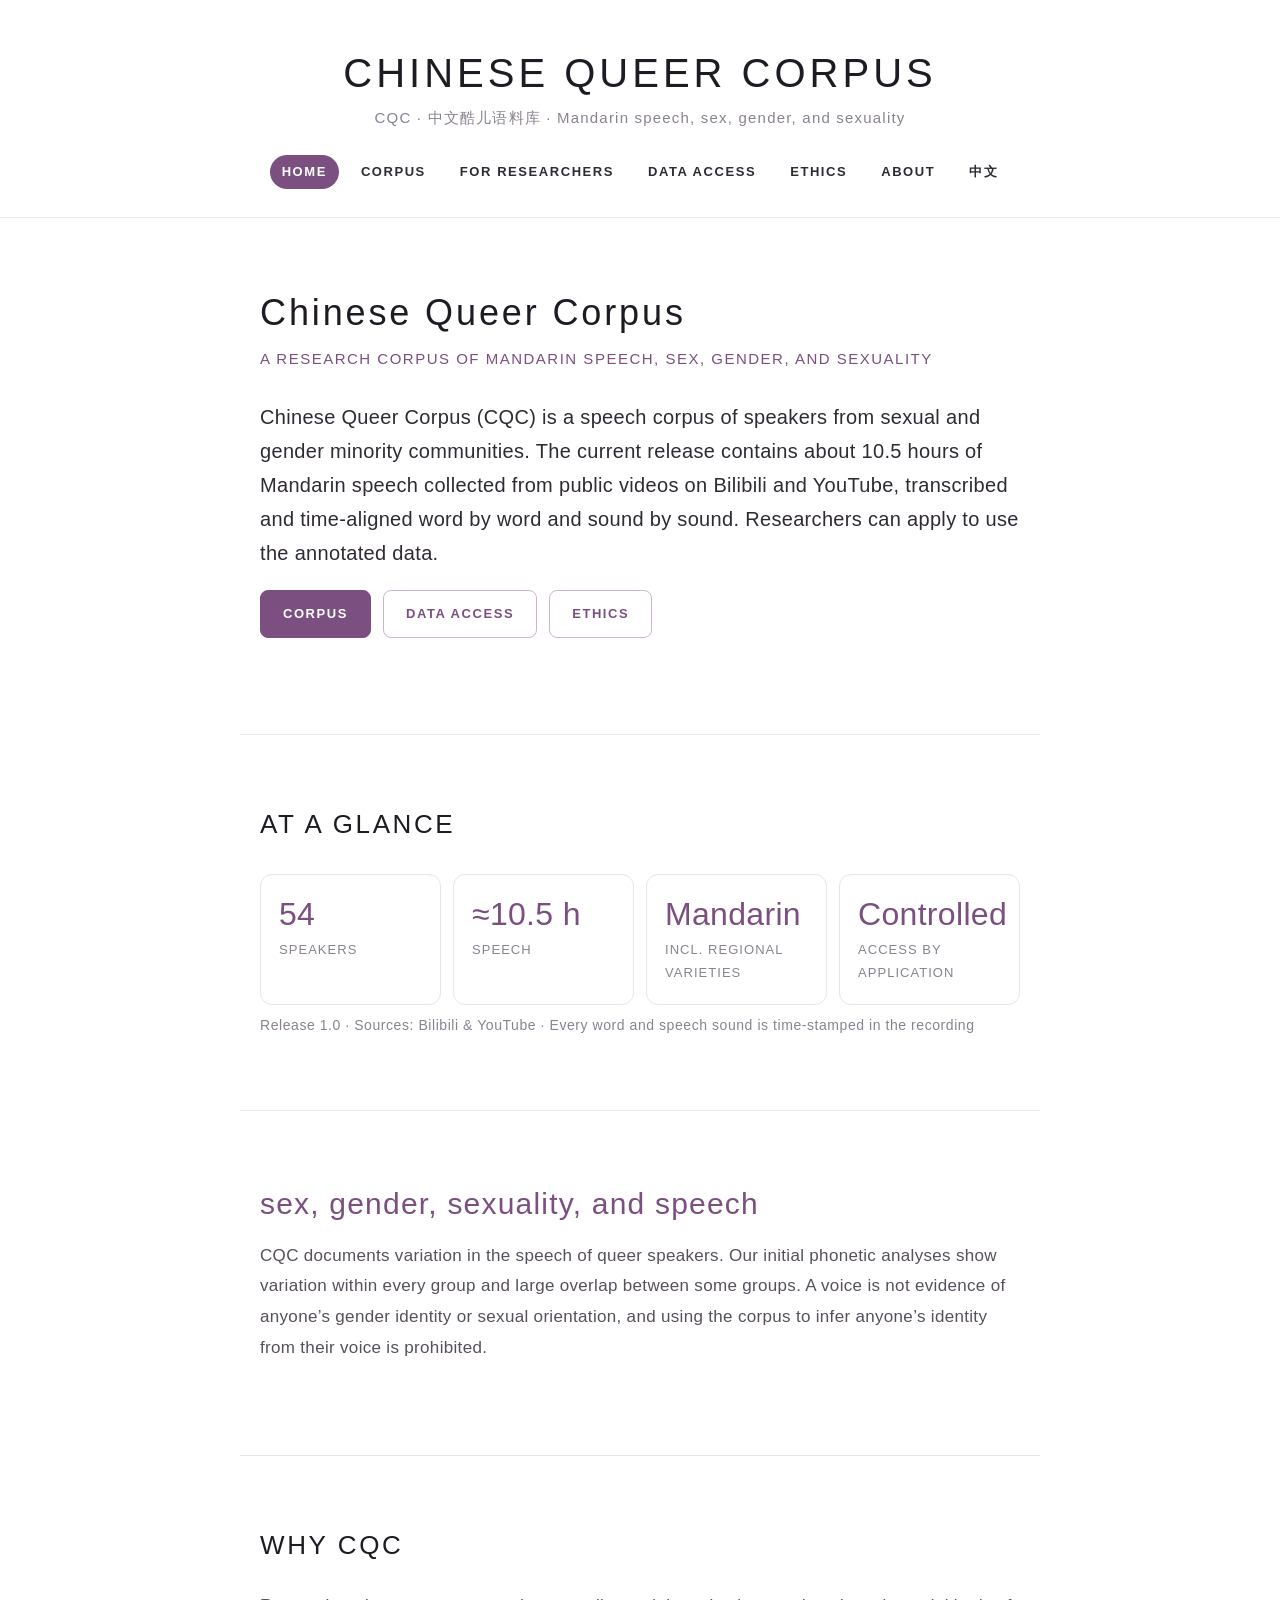
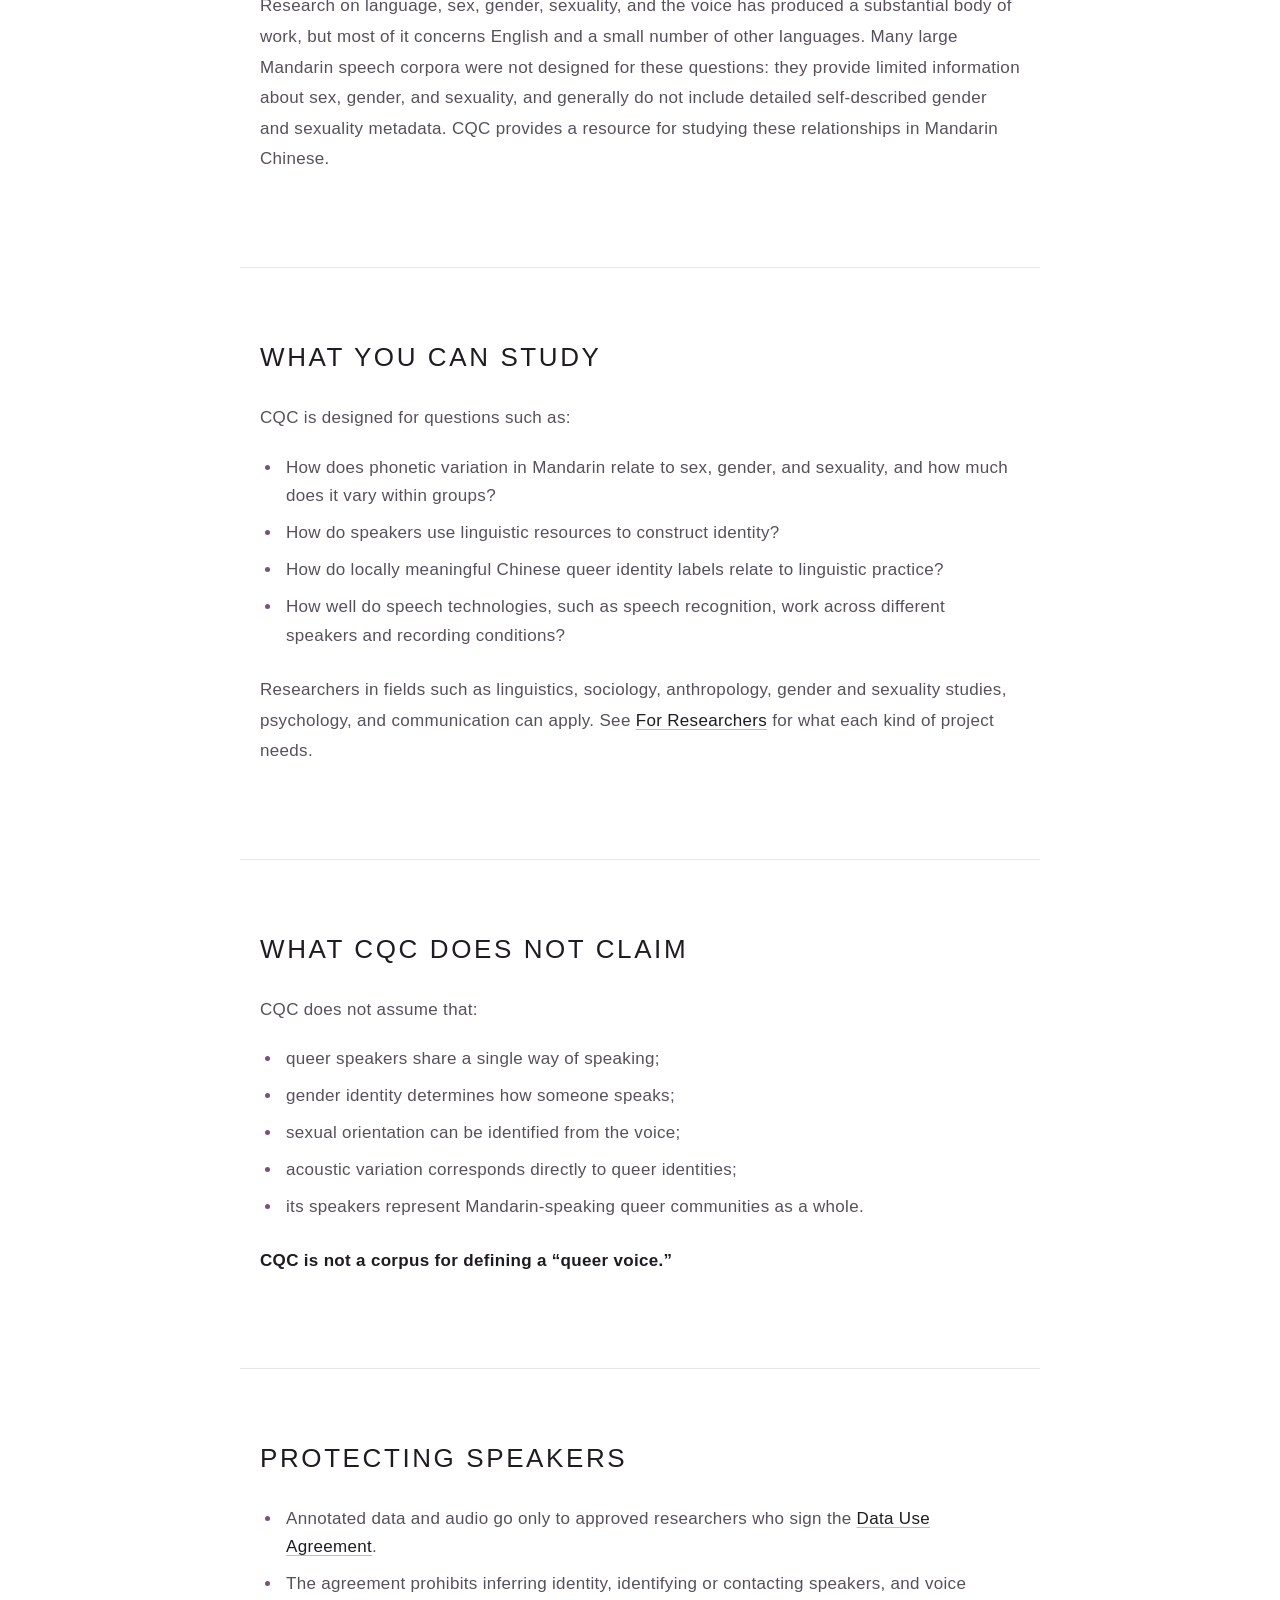
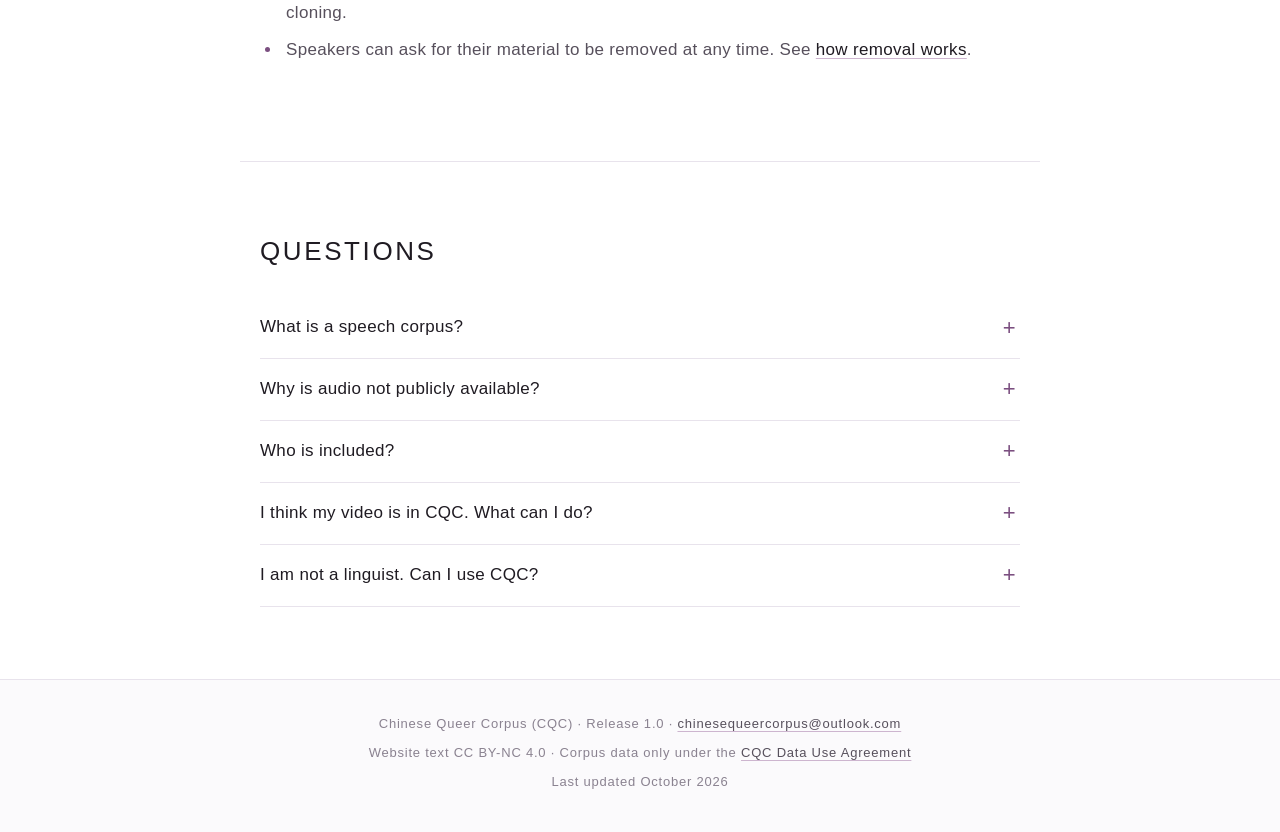
==== commit 06368a92: "Add files via upload" ====
--- a/index.html
+++ b/index.html
@@ -86,7 +86,7 @@
         <section class="content-section">
             <h2>Protecting speakers</h2>
             <ul class="list">
-                <li>Annotated data, audio, and source information go only to approved researchers who sign the <a href="agreement.html">Data Use Agreement</a>.</li>
+                <li>Annotated data and audio go only to approved researchers who sign the <a href="agreement.html">Data Use Agreement</a>.</li>
                 <li>The agreement prohibits inferring identity, identifying or contacting speakers, and voice cloning.</li>
                 <li>Speakers can ask for their material to be removed at any time. See <a href="ethics.html#removal">how removal works</a>.</li>
             </ul>
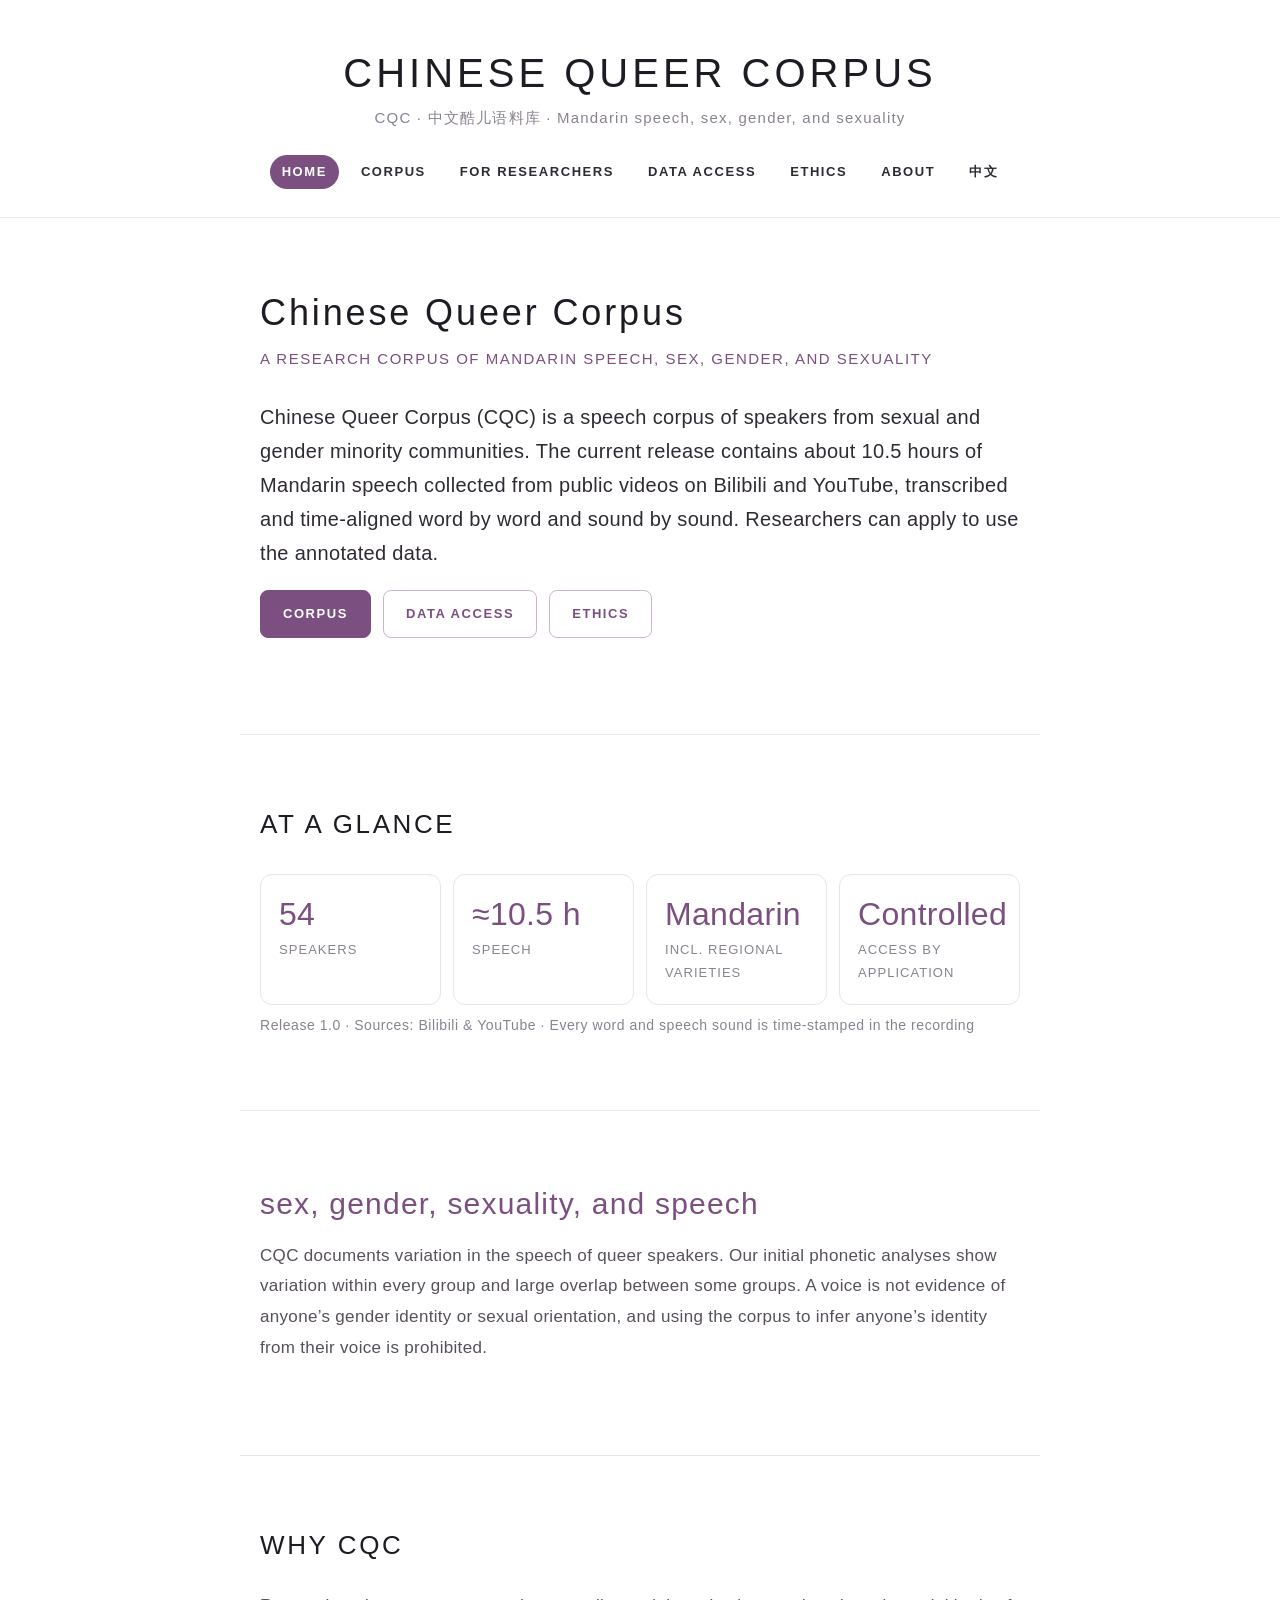
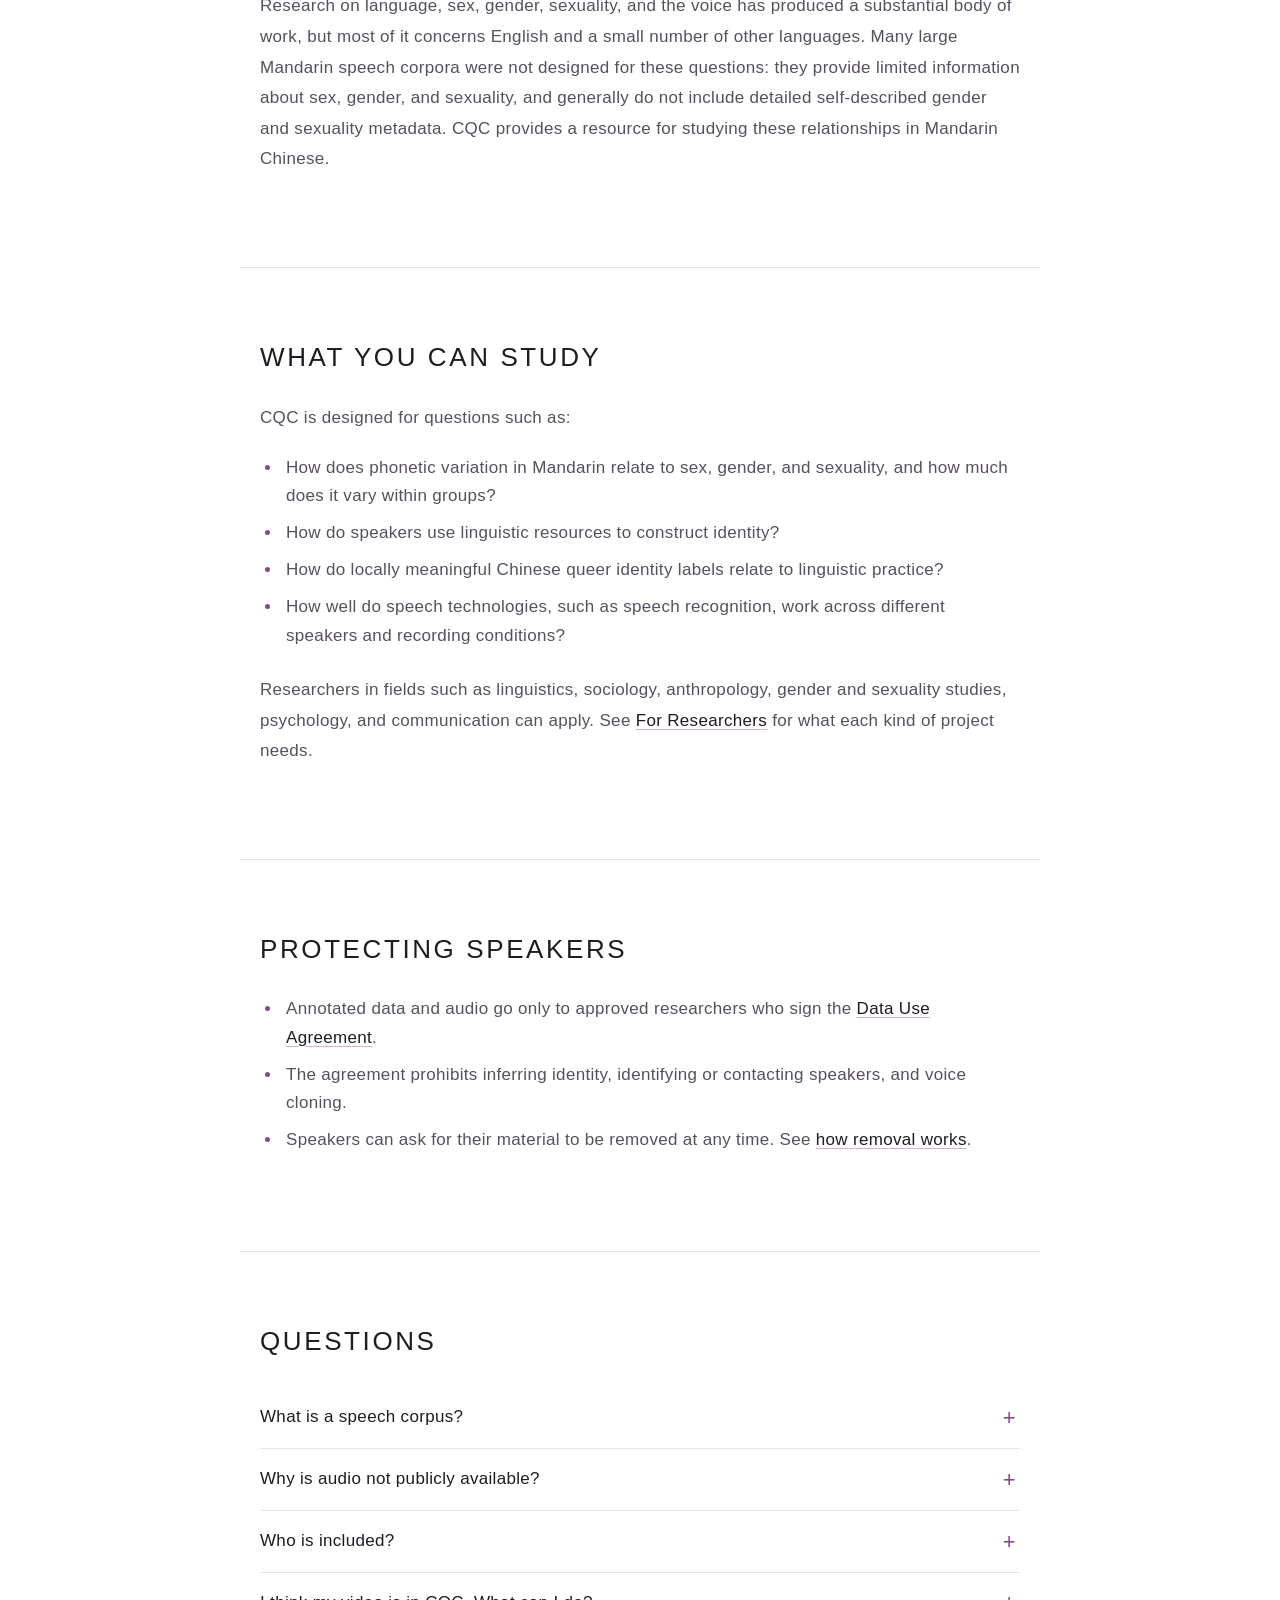
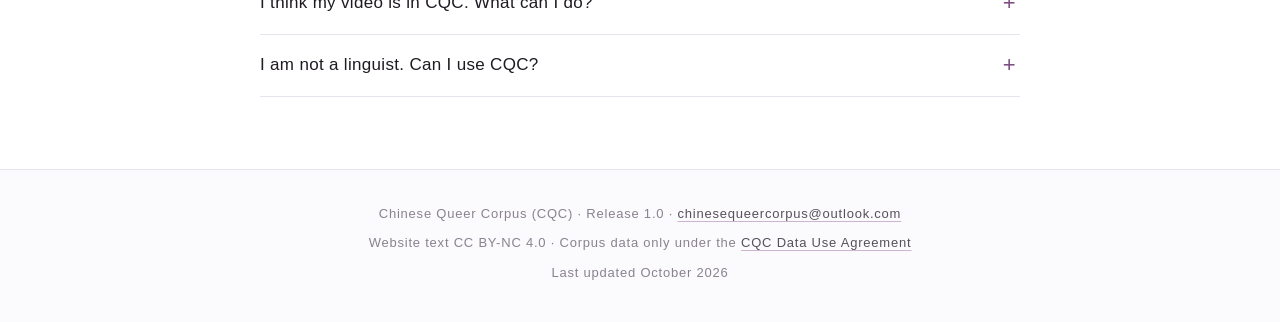
==== commit 521d923e: "Add files via upload" ====
--- a/index.html
+++ b/index.html
@@ -71,19 +71,6 @@
         </section>
 
         <section class="content-section">
-            <h2>What CQC does not claim</h2>
-            <p>CQC does not assume that:</p>
-            <ul class="list">
-                <li>queer speakers share a single way of speaking;</li>
-                <li>gender identity determines how someone speaks;</li>
-                <li>sexual orientation can be identified from the voice;</li>
-                <li>acoustic variation corresponds directly to queer identities;</li>
-                <li>its speakers represent Mandarin-speaking queer communities as a whole.</li>
-            </ul>
-            <p><strong>CQC is not a corpus for defining a “queer voice.”</strong></p>
-        </section>
-
-        <section class="content-section">
             <h2>Protecting speakers</h2>
             <ul class="list">
                 <li>Annotated data and audio go only to approved researchers who sign the <a href="agreement.html">Data Use Agreement</a>.</li>
